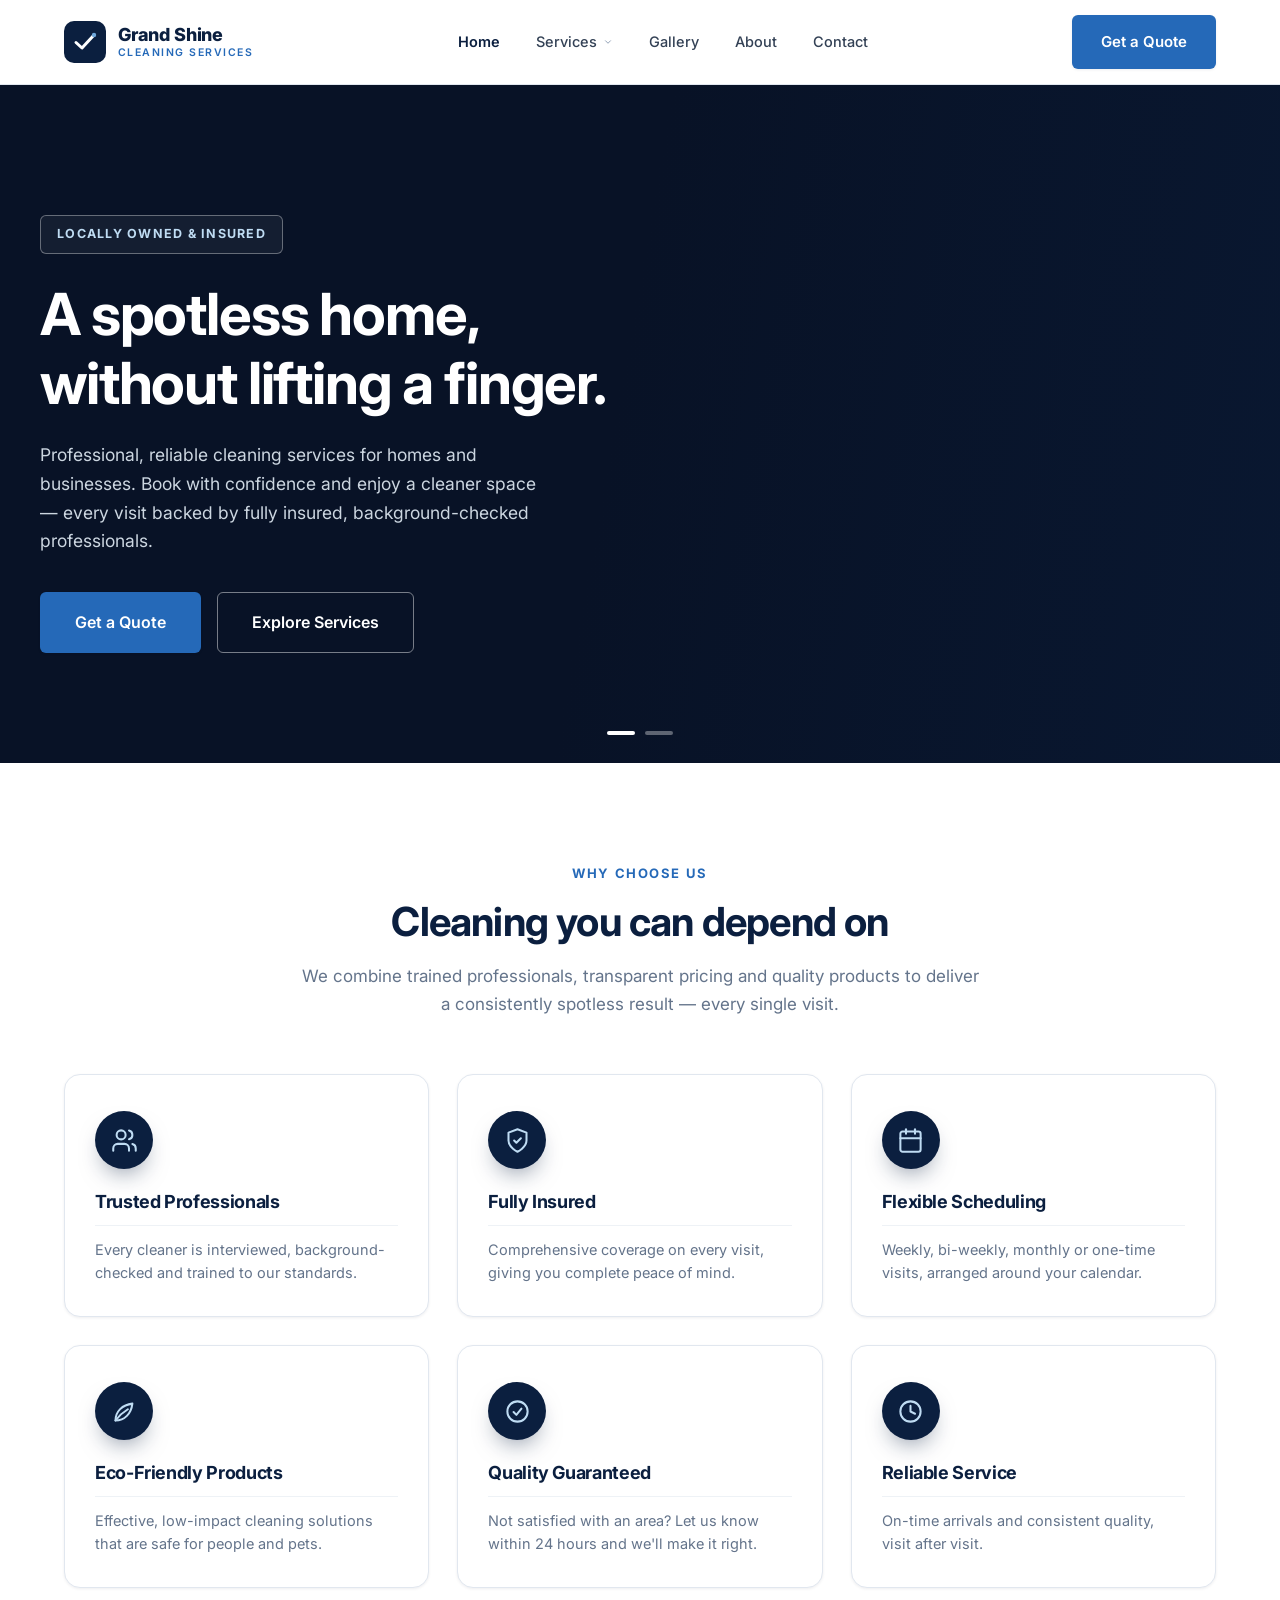
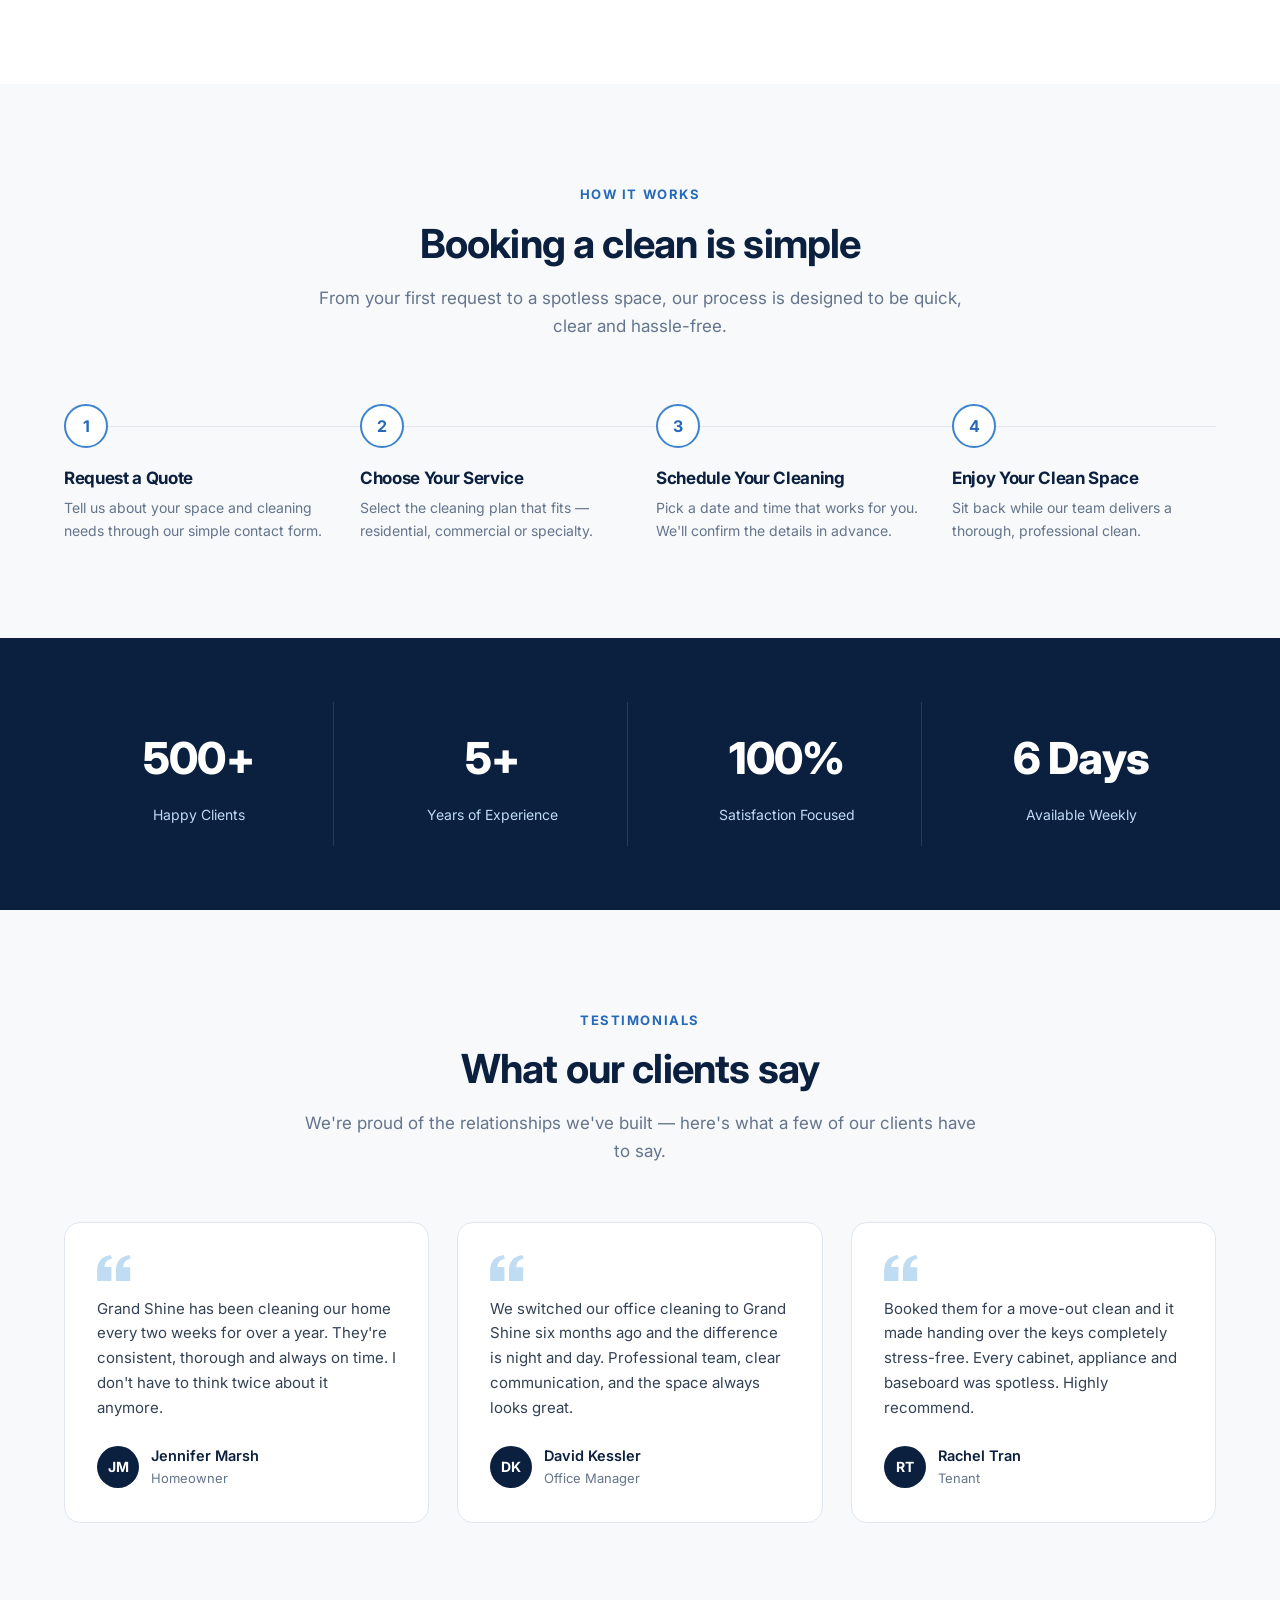
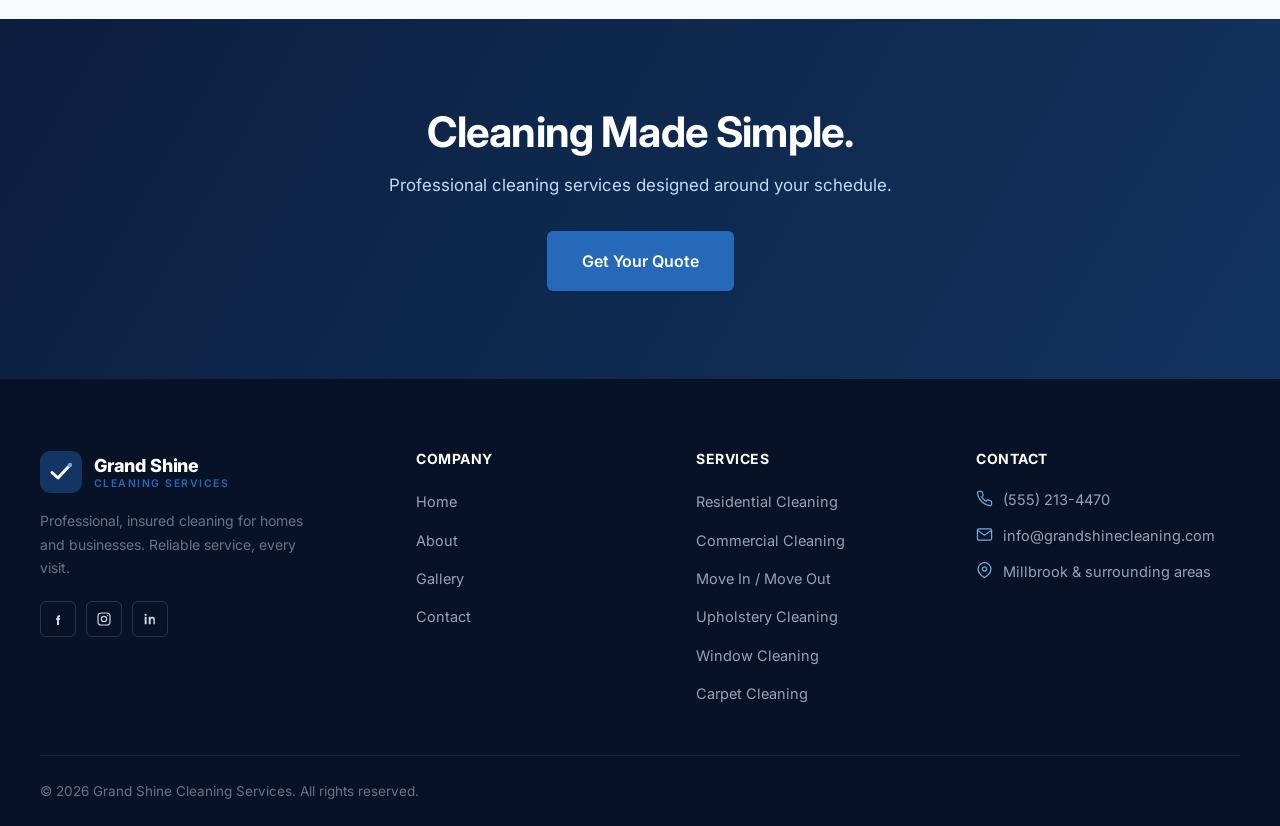
==== index.html @ 659964ab "Initial commit: Grand Shine Cleaning static website" ====
<!DOCTYPE html>
<html lang="en">
<head>
<meta charset="UTF-8">
<meta name="viewport" content="width=device-width, initial-scale=1.0">
<script>document.documentElement.classList.add('js');</script>
<title>Grand Shine Cleaning | Professional Home &amp; Office Cleaning</title>
<meta name="description" content="Grand Shine Cleaning provides professional, insured residential and commercial cleaning services. Reliable, detail-driven and eco-conscious. Get a free quote today.">
<link rel="icon" href="data:image/svg+xml,%3Csvg xmlns='http://www.w3.org/2000/svg' viewBox='0 0 42 42'%3E%3Crect width='42' height='42' rx='10' fill='%230b1f3f'/%3E%3Cpath d='M12 21.5L18 27L30 14' stroke='white' stroke-width='3' stroke-linecap='round' stroke-linejoin='round' fill='none'/%3E%3Ccircle cx='30' cy='14' r='2.2' fill='%236fa8dc'/%3E%3C/svg%3E">
<link rel="preconnect" href="https://fonts.googleapis.com">
<link rel="preconnect" href="https://fonts.gstatic.com" crossorigin>
<link href="https://fonts.googleapis.com/css2?family=Inter:wght@400;500;600;700;800&display=swap" rel="stylesheet">
<link rel="stylesheet" href="css/style.css">
</head>
<body>

<!-- ============ HEADER ============ -->
<header class="site-header">
  <div class="container header-inner">
    <a href="index.html" class="brand">
      <svg class="brand-mark" viewBox="0 0 42 42" fill="none">
        <rect width="42" height="42" rx="10" fill="#0b1f3f"/>
        <path d="M12 21.5L18 27L30 14" stroke="#ffffff" stroke-width="3" stroke-linecap="round" stroke-linejoin="round"/>
        <circle cx="30" cy="14" r="2.2" fill="#6fa8dc"/>
      </svg>
      <span class="brand-text">
        <span class="brand-name">Grand Shine</span>
        <span class="brand-sub">Cleaning Services</span>
      </span>
    </a>

    <nav class="main-nav" id="main-nav">
      <ul>
        <li class="nav-item"><a href="index.html" class="nav-link active">Home</a></li>
        <li class="nav-item has-dropdown">
          <a href="services.html" class="nav-link dropdown-toggle">
            Services
            <svg class="nav-chevron" viewBox="0 0 24 24" fill="none" stroke="currentColor" stroke-width="2.4" stroke-linecap="round" stroke-linejoin="round"><polyline points="6 9 12 15 18 9"></polyline></svg>
          </a>
          <ul class="dropdown">
            <li><a href="services.html#move-in-move-out">Move In / Move Out Cleaning</a></li>
            <li><a href="services.html#residential-cleaning">Residential Cleaning</a></li>
            <li><a href="services.html#commercial-cleaning">Commercial Cleaning</a></li>
            <li><a href="services.html#upholstery-cleaning">Upholstery Cleaning</a></li>
            <li><a href="services.html#window-cleaning">Window Cleaning</a></li>
            <li><a href="services.html#carpet-cleaning">Carpet Cleaning</a></li>
          </ul>
        </li>
        <li class="nav-item"><a href="gallery.html" class="nav-link">Gallery</a></li>
        <li class="nav-item"><a href="about.html" class="nav-link">About</a></li>
        <li class="nav-item"><a href="contact.html" class="nav-link">Contact</a></li>
      </ul>
    </nav>

    <div class="header-actions">
      <a href="contact.html" class="btn btn-primary">Get a Quote</a>
      <button class="hamburger" id="hamburger" aria-label="Toggle menu" aria-expanded="false">
        <span></span>
      </button>
    </div>
  </div>
</header>

<!-- ============ HERO ============ -->
<section class="hero">
  <div class="hero-video-bg" id="hero-video-bg">
    <video class="hero-video active" src="videos/hero-1.mp4" muted playsinline autoplay preload="auto"></video>
    <video class="hero-video" src="videos/hero-2.mp4" muted playsinline preload="metadata"></video>
  </div>
  <div class="hero-overlay"></div>
  <div class="container hero-inner">
    <div class="hero-copy">
      <span class="hero-badge">Locally Owned &amp; Insured</span>
      <h1 class="hero-title">A spotless home, without lifting a finger.</h1>
      <p class="hero-text">Professional, reliable cleaning services for homes and businesses. Book with confidence and enjoy a cleaner space — every visit backed by fully insured, background-checked professionals.</p>
      <div class="hero-actions">
        <a href="contact.html" class="btn btn-primary btn-lg">Get a Quote</a>
        <a href="services.html" class="btn btn-outline-light btn-lg">Explore Services</a>
      </div>
    </div>
  </div>
  <div class="hero-video-dots" id="hero-video-dots">
    <button class="hero-dot active" data-index="0" aria-label="Show video 1"></button>
    <button class="hero-dot" data-index="1" aria-label="Show video 2"></button>
  </div>
</section>

<!-- ============ WHY CHOOSE US ============ -->
<section class="section">
  <div class="container">
    <div class="section-head center reveal">
      <span class="eyebrow">Why Choose Us</span>
      <h2>Cleaning you can depend on</h2>
      <p>We combine trained professionals, transparent pricing and quality products to deliver a consistently spotless result — every single visit.</p>
    </div>
    <div class="feature-grid">
      <div class="feature-card reveal">
        <div class="feature-icon">
          <svg viewBox="0 0 24 24" fill="none" stroke="currentColor" stroke-width="1.8" stroke-linecap="round" stroke-linejoin="round"><path d="M16 21v-2a4 4 0 0 0-4-4H6a4 4 0 0 0-4 4v2"></path><circle cx="9" cy="7" r="4"></circle><path d="M22 21v-2a4 4 0 0 0-3-3.87"></path><path d="M16 3.13a4 4 0 0 1 0 7.75"></path></svg>
        </div>
        <h3>Trusted Professionals</h3>
        <p>Every cleaner is interviewed, background-checked and trained to our standards.</p>
      </div>
      <div class="feature-card reveal">
        <div class="feature-icon">
          <svg viewBox="0 0 24 24" fill="none" stroke="currentColor" stroke-width="1.8" stroke-linecap="round" stroke-linejoin="round"><path d="M12 22s8-4 8-10V5l-8-3-8 3v7c0 6 8 10 8 10z"></path><polyline points="9 12 11 14 15 10"></polyline></svg>
        </div>
        <h3>Fully Insured</h3>
        <p>Comprehensive coverage on every visit, giving you complete peace of mind.</p>
      </div>
      <div class="feature-card reveal">
        <div class="feature-icon">
          <svg viewBox="0 0 24 24" fill="none" stroke="currentColor" stroke-width="1.8" stroke-linecap="round" stroke-linejoin="round"><rect x="3" y="4" width="18" height="18" rx="2"></rect><line x1="16" y1="2" x2="16" y2="6"></line><line x1="8" y1="2" x2="8" y2="6"></line><line x1="3" y1="10" x2="21" y2="10"></line></svg>
        </div>
        <h3>Flexible Scheduling</h3>
        <p>Weekly, bi-weekly, monthly or one-time visits, arranged around your calendar.</p>
      </div>
      <div class="feature-card reveal">
        <div class="feature-icon">
          <svg viewBox="0 0 24 24" fill="none" stroke="currentColor" stroke-width="1.8" stroke-linecap="round" stroke-linejoin="round"><path d="M4 20c8 0 14-6 15-15C10 6 4 12 4 20z"></path><path d="M4 20c3-4 6-7 11-10"></path></svg>
        </div>
        <h3>Eco-Friendly Products</h3>
        <p>Effective, low-impact cleaning solutions that are safe for people and pets.</p>
      </div>
      <div class="feature-card reveal">
        <div class="feature-icon">
          <svg viewBox="0 0 24 24" fill="none" stroke="currentColor" stroke-width="1.8" stroke-linecap="round" stroke-linejoin="round"><circle cx="12" cy="12" r="9"></circle><polyline points="8.5 12.5 11 15 15.5 9.5"></polyline></svg>
        </div>
        <h3>Quality Guaranteed</h3>
        <p>Not satisfied with an area? Let us know within 24 hours and we'll make it right.</p>
      </div>
      <div class="feature-card reveal">
        <div class="feature-icon">
          <svg viewBox="0 0 24 24" fill="none" stroke="currentColor" stroke-width="1.8" stroke-linecap="round" stroke-linejoin="round"><circle cx="12" cy="12" r="9"></circle><polyline points="12 7 12 12 16 14"></polyline></svg>
        </div>
        <h3>Reliable Service</h3>
        <p>On-time arrivals and consistent quality, visit after visit.</p>
      </div>
    </div>
  </div>
</section>

<!-- ============ HOW IT WORKS ============ -->
<section class="section bg-gray">
  <div class="container">
    <div class="section-head center reveal">
      <span class="eyebrow">How It Works</span>
      <h2>Booking a clean is simple</h2>
      <p>From your first request to a spotless space, our process is designed to be quick, clear and hassle-free.</p>
    </div>
    <div class="steps-grid">
      <div class="step reveal">
        <div class="step-number">1</div>
        <h3>Request a Quote</h3>
        <p>Tell us about your space and cleaning needs through our simple contact form.</p>
      </div>
      <div class="step reveal">
        <div class="step-number">2</div>
        <h3>Choose Your Service</h3>
        <p>Select the cleaning plan that fits — residential, commercial or specialty.</p>
      </div>
      <div class="step reveal">
        <div class="step-number">3</div>
        <h3>Schedule Your Cleaning</h3>
        <p>Pick a date and time that works for you. We'll confirm the details in advance.</p>
      </div>
      <div class="step reveal">
        <div class="step-number">4</div>
        <h3>Enjoy Your Clean Space</h3>
        <p>Sit back while our team delivers a thorough, professional clean.</p>
      </div>
    </div>
  </div>
</section>

<!-- ============ TRUST STATS ============ -->
<section class="section-tight bg-navy">
  <div class="container">
    <div class="stats-grid">
      <div class="stat-item reveal">
        <div class="stat-number">500+</div>
        <div class="stat-label">Happy Clients</div>
      </div>
      <div class="stat-item reveal">
        <div class="stat-number">5+</div>
        <div class="stat-label">Years of Experience</div>
      </div>
      <div class="stat-item reveal">
        <div class="stat-number">100%</div>
        <div class="stat-label">Satisfaction Focused</div>
      </div>
      <div class="stat-item reveal">
        <div class="stat-number">6 Days</div>
        <div class="stat-label">Available Weekly</div>
      </div>
    </div>
  </div>
</section>

<!-- ============ TESTIMONIALS ============ -->
<section class="section bg-gray">
  <div class="container">
    <div class="section-head center reveal">
      <span class="eyebrow">Testimonials</span>
      <h2>What our clients say</h2>
      <p>We're proud of the relationships we've built — here's what a few of our clients have to say.</p>
    </div>
    <div class="testimonial-grid">
      <div class="testimonial-card reveal">
        <div class="testimonial-quote-mark"><svg viewBox="0 0 44 34" fill="currentColor"><path d="M0 34V19.5C0 8.73 6.4 1.6 17.4 0l2.1 4.6C12.9 6.2 9.6 10 9.6 15.6h9V34H0zm24.6 0V19.5c0-10.77 6.4-17.9 17.4-19.5l2 4.6c-6.5 1.6-9.8 5.4-9.8 11v.5h9V34h-18.6z"></path></svg></div>
        <p class="testimonial-text">Grand Shine has been cleaning our home every two weeks for over a year. They're consistent, thorough and always on time. I don't have to think twice about it anymore.</p>
        <div class="testimonial-person">
          <div class="testimonial-avatar">JM</div>
          <div>
            <div class="testimonial-name">Jennifer Marsh</div>
            <div class="testimonial-role">Homeowner</div>
          </div>
        </div>
      </div>
      <div class="testimonial-card reveal">
        <div class="testimonial-quote-mark"><svg viewBox="0 0 44 34" fill="currentColor"><path d="M0 34V19.5C0 8.73 6.4 1.6 17.4 0l2.1 4.6C12.9 6.2 9.6 10 9.6 15.6h9V34H0zm24.6 0V19.5c0-10.77 6.4-17.9 17.4-19.5l2 4.6c-6.5 1.6-9.8 5.4-9.8 11v.5h9V34h-18.6z"></path></svg></div>
        <p class="testimonial-text">We switched our office cleaning to Grand Shine six months ago and the difference is night and day. Professional team, clear communication, and the space always looks great.</p>
        <div class="testimonial-person">
          <div class="testimonial-avatar">DK</div>
          <div>
            <div class="testimonial-name">David Kessler</div>
            <div class="testimonial-role">Office Manager</div>
          </div>
        </div>
      </div>
      <div class="testimonial-card reveal">
        <div class="testimonial-quote-mark"><svg viewBox="0 0 44 34" fill="currentColor"><path d="M0 34V19.5C0 8.73 6.4 1.6 17.4 0l2.1 4.6C12.9 6.2 9.6 10 9.6 15.6h9V34H0zm24.6 0V19.5c0-10.77 6.4-17.9 17.4-19.5l2 4.6c-6.5 1.6-9.8 5.4-9.8 11v.5h9V34h-18.6z"></path></svg></div>
        <p class="testimonial-text">Booked them for a move-out clean and it made handing over the keys completely stress-free. Every cabinet, appliance and baseboard was spotless. Highly recommend.</p>
        <div class="testimonial-person">
          <div class="testimonial-avatar">RT</div>
          <div>
            <div class="testimonial-name">Rachel Tran</div>
            <div class="testimonial-role">Tenant</div>
          </div>
        </div>
      </div>
    </div>
  </div>
</section>

<!-- ============ FINAL CTA ============ -->
<section class="final-cta">
  <div class="container">
    <h2 class="reveal">Cleaning Made Simple.</h2>
    <p class="reveal">Professional cleaning services designed around your schedule.</p>
    <div class="reveal">
      <a href="contact.html" class="btn btn-primary btn-lg">Get Your Quote</a>
    </div>
  </div>
</section>

<!-- ============ FOOTER ============ -->
<footer class="site-footer">
  <div class="container footer-top">
    <div class="footer-brand">
      <a href="index.html" class="brand">
        <svg class="brand-mark" viewBox="0 0 42 42" fill="none">
          <rect width="42" height="42" rx="10" fill="#123563"/>
          <path d="M12 21.5L18 27L30 14" stroke="#ffffff" stroke-width="3" stroke-linecap="round" stroke-linejoin="round"/>
          <circle cx="30" cy="14" r="2.2" fill="#6fa8dc"/>
        </svg>
        <span class="brand-text">
          <span class="brand-name">Grand Shine</span>
          <span class="brand-sub">Cleaning Services</span>
        </span>
      </a>
      <p>Professional, insured cleaning for homes and businesses. Reliable service, every visit.</p>
      <div class="footer-social">
        <a href="#" aria-label="Facebook"><svg viewBox="0 0 24 24" fill="currentColor"><path d="M13.5 9H15V6.5h-1.75C11.57 6.5 10.5 7.6 10.5 9.4V11H9v2.5h1.5V21h3v-7.5H15l.5-2.5h-2V9.6c0-.4.2-.6.6-.6z"></path></svg></a>
        <a href="#" aria-label="Instagram"><svg viewBox="0 0 24 24" fill="none" stroke="currentColor" stroke-width="1.8"><rect x="3" y="3" width="18" height="18" rx="5"></rect><circle cx="12" cy="12" r="4"></circle><circle cx="17.5" cy="6.5" r="1" fill="currentColor" stroke="none"></circle></svg></a>
        <a href="#" aria-label="LinkedIn"><svg viewBox="0 0 24 24" fill="currentColor"><path d="M6.94 8.5H4V20h2.94V8.5zM5.47 4a1.7 1.7 0 1 0 0 3.4 1.7 1.7 0 0 0 0-3.4zM20 20h-2.94v-5.6c0-1.34-.03-3.07-1.87-3.07-1.87 0-2.16 1.46-2.16 2.97V20H10.1V8.5h2.82v1.57h.04c.39-.74 1.35-1.52 2.78-1.52 2.97 0 3.52 1.96 3.52 4.5V20z"></path></svg></a>
      </div>
    </div>
    <div class="footer-col">
      <h4>Company</h4>
      <ul>
        <li><a href="index.html">Home</a></li>
        <li><a href="about.html">About</a></li>
        <li><a href="gallery.html">Gallery</a></li>
        <li><a href="contact.html">Contact</a></li>
      </ul>
    </div>
    <div class="footer-col">
      <h4>Services</h4>
      <ul>
        <li><a href="services.html#residential-cleaning">Residential Cleaning</a></li>
        <li><a href="services.html#commercial-cleaning">Commercial Cleaning</a></li>
        <li><a href="services.html#move-in-move-out">Move In / Move Out</a></li>
        <li><a href="services.html#upholstery-cleaning">Upholstery Cleaning</a></li>
        <li><a href="services.html#window-cleaning">Window Cleaning</a></li>
        <li><a href="services.html#carpet-cleaning">Carpet Cleaning</a></li>
      </ul>
    </div>
    <div class="footer-col">
      <h4>Contact</h4>
      <ul>
        <li class="footer-contact-item">
          <svg viewBox="0 0 24 24" fill="none" stroke="currentColor" stroke-width="1.8" stroke-linecap="round" stroke-linejoin="round"><path d="M22 16.92v3a2 2 0 0 1-2.18 2 19.79 19.79 0 0 1-8.63-3.07 19.5 19.5 0 0 1-6-6 19.79 19.79 0 0 1-3.07-8.67A2 2 0 0 1 4.11 2h3a2 2 0 0 1 2 1.72c.127.96.361 1.903.7 2.81a2 2 0 0 1-.45 2.11L8.09 9.91a16 16 0 0 0 6 6l1.27-1.27a2 2 0 0 1 2.11-.45c.907.339 1.85.573 2.81.7A2 2 0 0 1 22 16.92z"></path></svg>
          <span>(555) 213-4470</span>
        </li>
        <li class="footer-contact-item">
          <svg viewBox="0 0 24 24" fill="none" stroke="currentColor" stroke-width="1.8" stroke-linecap="round" stroke-linejoin="round"><rect x="2" y="4" width="20" height="16" rx="2"></rect><path d="M22 6l-10 7L2 6"></path></svg>
          <span>info@grandshinecleaning.com</span>
        </li>
        <li class="footer-contact-item">
          <svg viewBox="0 0 24 24" fill="none" stroke="currentColor" stroke-width="1.8" stroke-linecap="round" stroke-linejoin="round"><path d="M21 10c0 7-9 12-9 12s-9-5-9-12a9 9 0 0 1 18 0z"></path><circle cx="12" cy="10" r="3"></circle></svg>
          <span>Millbrook &amp; surrounding areas</span>
        </li>
      </ul>
    </div>
  </div>
  <div class="container footer-bottom">
    <span>&copy; <span id="current-year">2026</span> Grand Shine Cleaning Services. All rights reserved.</span>
  </div>
</footer>

<script src="js/script.js"></script>
</body>
</html>
---- css/style.css ----
/* =========================================================
   Grand Shine Cleaning — Design System
   ========================================================= */

:root {
  /* Color palette */
  --navy-950: #081226;
  --navy-900: #0b1f3f;
  --navy-800: #12335f;
  --navy-700: #1a4380;

  --blue-700: #1c5aa6;
  --blue-600: #2569b8;
  --blue-500: #3d84cf;
  --blue-400: #6fa8dc;
  --blue-200: #bfdcf3;
  --blue-100: #e7f1fa;

  --white: #ffffff;
  --gray-50: #f7f9fb;
  --gray-100: #eef2f6;
  --gray-200: #e1e7ef;
  --gray-300: #cbd5e1;
  --gray-400: #94a3b8;
  --gray-500: #64748b;
  --gray-600: #475569;
  --gray-700: #334155;
  --gray-900: #101828;

  /* Typography */
  --font-body: 'Inter', -apple-system, BlinkMacSystemFont, 'Segoe UI', sans-serif;

  /* Radius */
  --radius-sm: 6px;
  --radius-md: 10px;
  --radius-lg: 16px;

  /* Shadows */
  --shadow-sm: 0 1px 3px rgba(8, 18, 38, 0.07);
  --shadow-md: 0 10px 30px -8px rgba(8, 18, 38, 0.14);
  --shadow-lg: 0 24px 60px -16px rgba(8, 18, 38, 0.22);

  /* Layout */
  --container-w: 1200px;
  --header-h: 84px;
}

/* ---------- Reset ---------- */
*, *::before, *::after { box-sizing: border-box; }
html { scroll-behavior: smooth; }
html, body { overflow-x: hidden; }
body {
  margin: 0;
  font-family: var(--font-body);
  color: var(--gray-700);
  background: var(--white);
  -webkit-font-smoothing: antialiased;
  line-height: 1.65;
}
img { max-width: 100%; display: block; }
a { color: inherit; text-decoration: none; }
ul { margin: 0; padding: 0; list-style: none; }
button { font-family: inherit; cursor: pointer; }
h1, h2, h3, h4, h5 {
  margin: 0;
  color: var(--navy-900);
  font-weight: 700;
  letter-spacing: -0.02em;
  line-height: 1.2;
}
p { margin: 0; }
svg { display: block; }

/* ---------- Layout helpers ---------- */
.container {
  width: 100%;
  max-width: var(--container-w);
  margin-inline: auto;
  padding-inline: 24px;
}
.section { padding: 96px 0; }
.section-tight { padding: 64px 0; }
@media (max-width: 900px) {
  .section { padding: 72px 0; }
  .section-tight { padding: 48px 0; }
}

.section-head { max-width: 680px; margin-bottom: 56px; }
.section-head.center { margin-inline: auto; text-align: center; }
.eyebrow {
  display: inline-block;
  font-size: 13px;
  font-weight: 700;
  letter-spacing: 0.12em;
  text-transform: uppercase;
  color: var(--blue-600);
  margin-bottom: 14px;
}
.section-head h2 { font-size: clamp(28px, 3.4vw, 40px); margin-bottom: 16px; }
.section-head p { font-size: 17px; color: var(--gray-500); }

.bg-gray { background: var(--gray-50); }
.bg-navy { background: var(--navy-900); color: var(--blue-100); }
.bg-navy h2, .bg-navy h3 { color: var(--white); }

/* ---------- Buttons ---------- */
.btn {
  display: inline-flex;
  align-items: center;
  justify-content: center;
  gap: 8px;
  padding: 14px 28px;
  font-size: 15px;
  font-weight: 600;
  border-radius: var(--radius-sm);
  border: 1px solid transparent;
  transition: background 0.2s ease, color 0.2s ease, border-color 0.2s ease, transform 0.15s ease, box-shadow 0.2s ease;
  white-space: nowrap;
}
.btn-primary {
  background: var(--blue-600);
  color: var(--white);
  box-shadow: var(--shadow-sm);
}
.btn-primary:hover { background: var(--blue-700); box-shadow: var(--shadow-md); }

.btn-outline-light {
  background: transparent;
  border-color: rgba(255, 255, 255, 0.45);
  color: var(--white);
}
.btn-outline-light:hover { background: rgba(255, 255, 255, 0.1); border-color: var(--white); }

.btn-outline-navy {
  background: transparent;
  border-color: var(--gray-300);
  color: var(--navy-900);
}
.btn-outline-navy:hover { border-color: var(--blue-500); color: var(--blue-600); }

.btn-white {
  background: var(--white);
  color: var(--navy-900);
}
.btn-white:hover { background: var(--blue-100); }

.btn-lg { padding: 16px 34px; font-size: 16px; }
.btn-block { width: 100%; }

/* ---------- Header ---------- */
.site-header {
  position: sticky;
  top: 0;
  z-index: 1000;
  background: var(--white);
  border-bottom: 1px solid var(--gray-200);
}
.header-inner {
  height: var(--header-h);
  display: flex;
  align-items: center;
  justify-content: space-between;
  gap: 24px;
}

/* Brand */
.brand { display: flex; align-items: center; gap: 12px; flex-shrink: 0; }
.brand-mark { width: 42px; height: 42px; flex-shrink: 0; }
.brand-text { display: flex; flex-direction: column; line-height: 1.1; }
.brand-name { font-weight: 800; font-size: 18px; color: var(--navy-900); letter-spacing: -0.01em; }
.brand-sub { font-size: 10.5px; font-weight: 600; letter-spacing: 0.14em; color: var(--blue-600); text-transform: uppercase; margin-top: 2px; }

/* Nav */
.main-nav { flex: 1; display: flex; justify-content: center; }
.main-nav > ul { display: flex; align-items: center; gap: 4px; }
.main-nav > ul > li { position: relative; }
.nav-link {
  display: flex;
  align-items: center;
  gap: 6px;
  padding: 10px 16px;
  font-size: 14.5px;
  font-weight: 500;
  color: var(--gray-700);
  border-radius: var(--radius-sm);
  transition: color 0.2s ease, background 0.2s ease;
}
.nav-link:hover { color: var(--navy-900); background: var(--gray-100); }
.nav-link.active { color: var(--navy-900); font-weight: 600; }
.nav-item.active > .nav-link { color: var(--blue-600); }

.nav-chevron { width: 10px; height: 10px; transition: transform 0.2s ease; color: var(--gray-400); }
.has-dropdown:hover .nav-chevron { transform: rotate(180deg); }

/* Dropdown */
.dropdown {
  position: absolute;
  top: calc(100% + 10px);
  left: 50%;
  transform: translateX(-50%) translateY(6px);
  min-width: 260px;
  background: var(--white);
  border: 1px solid var(--gray-200);
  border-radius: var(--radius-md);
  box-shadow: var(--shadow-lg);
  padding: 8px;
  opacity: 0;
  visibility: hidden;
  transition: opacity 0.18s ease, transform 0.18s ease, visibility 0.18s ease;
}
.has-dropdown:hover .dropdown,
.has-dropdown:focus-within .dropdown {
  opacity: 1;
  visibility: visible;
  transform: translateX(-50%) translateY(0);
}
.dropdown li a {
  display: block;
  padding: 10px 14px;
  font-size: 14px;
  font-weight: 500;
  color: var(--gray-700);
  border-radius: var(--radius-sm);
  transition: background 0.15s ease, color 0.15s ease;
}
.dropdown li a:hover { background: var(--blue-100); color: var(--blue-700); }

/* Header actions */
.header-actions { display: flex; align-items: center; gap: 12px; flex-shrink: 0; }
.hamburger {
  display: none;
  width: 42px; height: 42px;
  align-items: center; justify-content: center;
  background: transparent; border: 1px solid var(--gray-200); border-radius: var(--radius-sm);
}
.hamburger span, .hamburger span::before, .hamburger span::after {
  content: ""; display: block; width: 18px; height: 2px; background: var(--navy-900);
  position: relative; transition: transform 0.2s ease, opacity 0.2s ease;
}
.hamburger span::before { position: absolute; top: -6px; }
.hamburger span::after { position: absolute; top: 6px; }
.hamburger.open span { background: transparent; }
.hamburger.open span::before { top: 0; transform: rotate(45deg); background: var(--navy-900); }
.hamburger.open span::after { top: 0; transform: rotate(-45deg); background: var(--navy-900); }

/* Mobile nav */
@media (max-width: 960px) {
  .main-nav {
    position: fixed;
    inset: var(--header-h) 0 0 0;
    background: var(--white);
    flex-direction: column;
    justify-content: flex-start;
    transform: translateX(100%);
    transition: transform 0.28s ease;
    overflow-y: auto;
    overflow-x: hidden;
    padding: 12px 0 32px;
  }
  .main-nav.open { transform: translateX(0); }
  .main-nav > ul { flex-direction: column; align-items: stretch; width: 100%; gap: 0; padding: 8px 20px; }
  .main-nav > ul > li { width: 100%; }
  .nav-link { padding: 16px 8px; font-size: 16px; border-bottom: 1px solid var(--gray-100); border-radius: 0; }
  .dropdown {
    position: static; transform: none; opacity: 1; visibility: visible;
    display: none; box-shadow: none; border: none; padding: 0 0 8px 16px; min-width: 0;
  }
  .has-dropdown.mobile-open .dropdown { display: block; }
  .has-dropdown.mobile-open .nav-chevron { transform: rotate(180deg); }
  /* Override the desktop hover/focus transform, which is more specific
     than the mobile reset above and otherwise shifts the dropdown off-
     screen when a tapped/focused link matches :focus-within. */
  .has-dropdown:hover .dropdown,
  .has-dropdown:focus-within .dropdown { transform: none; }
  .dropdown li a { padding: 12px 14px; font-size: 15px; }
  .header-actions .btn-primary { padding: 10px 18px; font-size: 14px; }
  .hamburger { display: inline-flex; }
}

/* ---------- Hero ---------- */
.hero {
  position: relative;
  color: var(--white);
  overflow: hidden;
}
.hero-video-bg {
  position: absolute; inset: 0;
  overflow: hidden;
  background: var(--navy-950);
  touch-action: pan-y;
}
.hero-video {
  position: absolute; inset: 0;
  width: 100%; height: 100%;
  object-fit: cover;
  opacity: 0;
  transition: opacity 0.7s ease;
}
.hero-video.active { opacity: 1; }
.hero-video-dots {
  position: absolute;
  left: 50%;
  bottom: 28px;
  transform: translateX(-50%);
  z-index: 3;
  display: flex;
  gap: 10px;
}
.hero-dot {
  width: 28px; height: 4px;
  border-radius: 2px;
  background: rgba(255, 255, 255, 0.35);
  border: none;
  padding: 0;
  transition: background 0.2s ease;
}
.hero-dot.active { background: var(--white); }
.hero-overlay {
  position: absolute; inset: 0;
  background: linear-gradient(100deg, rgba(8, 18, 38, 0.92) 8%, rgba(8, 18, 38, 0.72) 48%, rgba(11, 31, 63, 0.42) 100%);
}
.hero-inner {
  position: relative;
  display: grid;
  grid-template-columns: 1fr;
  align-items: center;
  padding: 130px 0 110px;
  min-height: 620px;
}
.hero-copy { max-width: 640px; }
.hero-badge {
  display: inline-flex;
  align-items: center;
  gap: 8px;
  padding: 8px 16px;
  border: 1px solid rgba(255, 255, 255, 0.35);
  border-radius: var(--radius-sm);
  font-size: 12.5px;
  font-weight: 700;
  letter-spacing: 0.1em;
  text-transform: uppercase;
  color: var(--blue-200);
  margin-bottom: 26px;
  background: rgba(255, 255, 255, 0.05);
}
.hero-title {
  font-size: clamp(34px, 4.6vw, 58px);
  color: var(--white);
  margin-bottom: 22px;
  max-width: 15ch;
}
.hero-text {
  font-size: 17.5px;
  color: rgba(231, 241, 250, 0.88);
  max-width: 46ch;
  margin-bottom: 36px;
}
.hero-actions { display: flex; gap: 16px; flex-wrap: wrap; }

@media (max-width: 900px) {
  .hero-inner { padding: 64px 0 56px; min-height: 0; }
}

/* ---------- Why choose us ---------- */
.feature-grid {
  display: grid;
  grid-template-columns: repeat(3, 1fr);
  gap: 28px;
}
.feature-card {
  position: relative;
  overflow: hidden;
  padding: 36px 30px 32px;
  background: var(--white);
  border: 1px solid var(--gray-200);
  border-radius: var(--radius-lg);
  box-shadow: var(--shadow-sm);
  transition: box-shadow 0.22s ease, border-color 0.22s ease, transform 0.22s ease;
}
.feature-card::before {
  content: "";
  position: absolute;
  top: 0; left: 0; right: 0;
  height: 3px;
  background: linear-gradient(90deg, var(--blue-600), var(--blue-400));
  transform: scaleX(0);
  transform-origin: left;
  transition: transform 0.3s ease;
}
.feature-card:hover { box-shadow: var(--shadow-md); border-color: var(--blue-400); transform: translateY(-4px); }
.feature-card:hover::before { transform: scaleX(1); }
.feature-icon {
  width: 58px; height: 58px;
  border-radius: 50%;
  background: var(--navy-900);
  color: var(--blue-200);
  display: flex; align-items: center; justify-content: center;
  margin-bottom: 22px;
  box-shadow: 0 12px 24px -10px rgba(11, 31, 63, 0.55);
  transition: background 0.22s ease, color 0.22s ease, box-shadow 0.22s ease, transform 0.22s ease;
}
.feature-card:hover .feature-icon {
  background: var(--blue-600);
  color: var(--white);
  box-shadow: 0 14px 26px -8px rgba(37, 105, 184, 0.5);
  transform: translateY(-2px);
}
.feature-icon svg { width: 27px; height: 27px; }
.feature-card h3 {
  font-size: 18px;
  margin-bottom: 12px;
  padding-bottom: 12px;
  border-bottom: 1px solid var(--gray-100);
}
.feature-card p { font-size: 14.5px; color: var(--gray-500); line-height: 1.6; }

@media (max-width: 900px) { .feature-grid { grid-template-columns: repeat(2, 1fr); } }
@media (max-width: 600px) { .feature-grid { grid-template-columns: 1fr; } }

/* ---------- How it works ---------- */
.steps-grid {
  display: grid;
  grid-template-columns: repeat(4, 1fr);
  gap: 32px;
  position: relative;
}
.step {
  position: relative;
  padding-top: 8px;
}
.step-number {
  width: 44px; height: 44px;
  border-radius: 50%;
  border: 2px solid var(--blue-500);
  color: var(--blue-600);
  display: flex; align-items: center; justify-content: center;
  font-weight: 700; font-size: 16px;
  margin-bottom: 20px;
  background: var(--white);
  position: relative; z-index: 1;
}
.step h3 { font-size: 17px; margin-bottom: 8px; }
.step p { font-size: 14px; color: var(--gray-500); }
.steps-grid::before {
  content: "";
  position: absolute;
  top: 30px; left: 0; right: 0;
  height: 1px;
  background: var(--gray-200);
  z-index: 0;
}
@media (max-width: 900px) {
  .steps-grid { grid-template-columns: repeat(2, 1fr); row-gap: 40px; }
  .steps-grid::before { display: none; }
}
@media (max-width: 560px) { .steps-grid { grid-template-columns: 1fr; } }

/* ---------- Service cards (shared: home preview + services page) ---------- */
.services-grid {
  display: grid;
  grid-template-columns: repeat(3, 1fr);
  gap: 28px;
}
.service-card {
  background: var(--white);
  border: 1px solid var(--gray-200);
  border-radius: var(--radius-lg);
  overflow: hidden;
  box-shadow: var(--shadow-sm);
  transition: box-shadow 0.22s ease, border-color 0.22s ease, transform 0.22s ease;
  display: flex; flex-direction: column;
}
.service-card:hover { box-shadow: var(--shadow-md); border-color: var(--blue-400); transform: translateY(-4px); }
.service-card-image { width: 100%; aspect-ratio: 16 / 10; overflow: hidden; background: var(--gray-100); }
.service-card-image img { width: 100%; height: 100%; object-fit: cover; display: block; transition: transform 0.4s ease; }
.service-card:hover .service-card-image img { transform: scale(1.06); }
.service-card-body { padding: 28px 32px 32px; display: flex; flex-direction: column; flex: 1; }
.service-card-top { display: flex; align-items: flex-start; justify-content: space-between; margin-bottom: 22px; }
.service-icon {
  width: 54px; height: 54px;
  border-radius: var(--radius-md);
  background: var(--navy-900);
  color: var(--blue-200);
  display: flex; align-items: center; justify-content: center;
  transition: background 0.22s ease, color 0.22s ease;
}
.service-icon svg { width: 26px; height: 26px; }
.service-card:hover .service-icon { background: var(--blue-600); color: var(--white); }
.badge {
  font-size: 11px;
  font-weight: 700;
  letter-spacing: 0.06em;
  text-transform: uppercase;
  color: var(--blue-700);
  background: var(--blue-100);
  padding: 6px 12px;
  border-radius: var(--radius-sm);
}
.service-card h3 { font-size: 19px; margin-bottom: 10px; }
.service-card > p { font-size: 14.5px; color: var(--gray-500); margin-bottom: 20px; }
.service-features { display: flex; flex-direction: column; gap: 10px; margin-bottom: 24px; flex: 1; }
.service-features li { display: flex; align-items: center; gap: 10px; font-size: 14px; color: var(--gray-600); }
.service-features svg { width: 16px; height: 16px; color: var(--blue-600); flex-shrink: 0; }
.service-link {
  display: inline-flex; align-items: center; gap: 6px;
  font-size: 14px; font-weight: 600; color: var(--blue-600);
  padding-top: 16px; border-top: 1px solid var(--gray-100);
}
.service-link svg { width: 14px; height: 14px; transition: transform 0.2s ease; }
.service-card:hover .service-link svg { transform: translateX(3px); }

@media (max-width: 960px) { .services-grid { grid-template-columns: repeat(2, 1fr); } }
@media (max-width: 620px) { .services-grid { grid-template-columns: 1fr; } }

.services-preview-foot { margin-top: 44px; text-align: center; }

/* ---------- Filters (services / gallery) ---------- */
.filter-bar {
  display: flex;
  gap: 8px;
  flex-wrap: wrap;
  justify-content: center;
  margin-bottom: 48px;
}
.filter-btn {
  padding: 10px 20px;
  font-size: 14px;
  font-weight: 600;
  color: var(--gray-600);
  background: var(--white);
  border: 1px solid var(--gray-200);
  border-radius: var(--radius-sm);
  transition: all 0.18s ease;
}
.filter-btn:hover { border-color: var(--blue-400); color: var(--blue-600); }
.filter-btn.active { background: var(--navy-900); border-color: var(--navy-900); color: var(--white); }

.service-item[hidden] { display: none; }

/* ---------- Stats ---------- */
.stats-grid {
  display: grid;
  grid-template-columns: repeat(4, 1fr);
  gap: 24px;
  text-align: center;
}
.stat-number { font-size: clamp(30px, 3.6vw, 44px); font-weight: 800; color: var(--white); letter-spacing: -0.02em; }
.stat-label { font-size: 14px; color: var(--blue-200); margin-top: 8px; }
.stat-item { padding: 20px; border-right: 1px solid rgba(255, 255, 255, 0.12); }
.stat-item:last-child { border-right: none; }
@media (max-width: 800px) {
  .stats-grid { grid-template-columns: repeat(2, 1fr); row-gap: 32px; }
  .stat-item { border-right: none; }
}

/* ---------- Testimonials ---------- */
.testimonial-grid {
  display: grid;
  grid-template-columns: repeat(3, 1fr);
  gap: 28px;
}
.testimonial-card {
  background: var(--white);
  border: 1px solid var(--gray-200);
  border-radius: var(--radius-lg);
  padding: 32px;
}
.testimonial-quote-mark { color: var(--blue-200); margin-bottom: 16px; }
.testimonial-quote-mark svg { width: 34px; height: 26px; }
.testimonial-text { font-size: 15px; color: var(--gray-700); margin-bottom: 24px; }
.testimonial-person { display: flex; align-items: center; gap: 12px; }
.testimonial-avatar {
  width: 42px; height: 42px; border-radius: 50%;
  background: var(--navy-900); color: var(--white);
  display: flex; align-items: center; justify-content: center;
  font-weight: 700; font-size: 14px; flex-shrink: 0;
}
.testimonial-name { font-weight: 600; font-size: 14.5px; color: var(--navy-900); }
.testimonial-role { font-size: 13px; color: var(--gray-500); }

@media (max-width: 900px) { .testimonial-grid { grid-template-columns: 1fr; } }

/* ---------- CTA sections ---------- */
.cta-section {
  background: var(--navy-900);
  color: var(--white);
  border-radius: var(--radius-lg);
  padding: 64px 56px;
  text-align: center;
  position: relative;
  overflow: hidden;
}
.cta-section h2 { color: var(--white); font-size: clamp(26px, 3.2vw, 36px); margin-bottom: 14px; }
.cta-section p { color: var(--blue-200); font-size: 16px; max-width: 52ch; margin: 0 auto 32px; }
.cta-actions { display: flex; gap: 16px; justify-content: center; flex-wrap: wrap; }
.cta-wrap { padding: 0 24px 96px; }
.cta-wrap.no-top-pad { padding-top: 0; }

@media (max-width: 600px) { .cta-section { padding: 48px 28px; } }

/* Final CTA (full width band) */
.final-cta {
  background: linear-gradient(120deg, var(--navy-900), var(--navy-800));
  color: var(--white);
  text-align: center;
  padding: 88px 0;
}
.final-cta h2 { color: var(--white); font-size: clamp(28px, 3.6vw, 42px); margin-bottom: 14px; }
.final-cta p { color: var(--blue-200); font-size: 17px; margin-bottom: 32px; }

/* ---------- Footer ---------- */
.site-footer { background: var(--navy-950); color: var(--gray-400); }
.footer-top { padding: 72px 0 48px; display: grid; grid-template-columns: 1.4fr 1fr 1fr 1.1fr; gap: 40px; }
.footer-brand .brand-name { color: var(--white); }
.footer-brand p { margin-top: 16px; font-size: 14px; color: var(--gray-500); max-width: 32ch; }
.footer-col h4 { color: var(--white); font-size: 14px; letter-spacing: 0.04em; text-transform: uppercase; margin-bottom: 20px; }
.footer-col ul { display: flex; flex-direction: column; gap: 12px; }
.footer-col a { font-size: 14.5px; color: var(--gray-400); transition: color 0.15s ease; }
.footer-col a:hover { color: var(--blue-300, var(--blue-200)); }
.footer-contact-item { display: flex; gap: 10px; align-items: flex-start; font-size: 14.5px; }
.footer-contact-item svg { width: 17px; height: 17px; color: var(--blue-400); flex-shrink: 0; margin-top: 2px; }
.footer-social { display: flex; gap: 10px; margin-top: 22px; }
.footer-social a {
  width: 36px; height: 36px;
  border: 1px solid rgba(255, 255, 255, 0.14);
  border-radius: var(--radius-sm);
  display: flex; align-items: center; justify-content: center;
  color: var(--gray-300);
  transition: background 0.18s ease, color 0.18s ease, border-color 0.18s ease;
}
.footer-social a:hover { background: var(--blue-600); border-color: var(--blue-600); color: var(--white); }
.footer-social svg { width: 16px; height: 16px; }
.footer-bottom {
  border-top: 1px solid rgba(255, 255, 255, 0.08);
  padding: 24px 0;
  display: flex; justify-content: space-between; align-items: center; flex-wrap: wrap; gap: 12px;
  font-size: 13.5px; color: var(--gray-500);
}
.footer-bottom-links { display: flex; gap: 20px; }

@media (max-width: 900px) {
  .footer-top { grid-template-columns: 1fr 1fr; }
}
@media (max-width: 560px) {
  .footer-top { grid-template-columns: 1fr; }
}

/* ---------- Page header (interior pages) ---------- */
.page-header {
  background: var(--navy-900);
  color: var(--white);
  padding: 64px 0 56px;
  text-align: center;
}
.page-header .eyebrow { color: var(--blue-300, var(--blue-200)); }
.page-header h1 { color: var(--white); font-size: clamp(30px, 4vw, 46px); margin-bottom: 14px; }
.page-header p { color: var(--blue-200); font-size: 16.5px; max-width: 60ch; margin: 0 auto; }

/* ---------- About page ---------- */
.split {
  display: grid;
  grid-template-columns: 1fr 1fr;
  gap: 64px;
  align-items: center;
}
.split img, .split .split-media {
  border-radius: var(--radius-lg);
  overflow: hidden;
  box-shadow: var(--shadow-md);
}
.split-media img { width: 100%; height: 100%; object-fit: cover; display: block; }
.split.reverse .split-media { order: 2; }
.split h2 { font-size: clamp(26px, 3vw, 34px); margin-bottom: 18px; }
.split p { font-size: 15.5px; color: var(--gray-500); margin-bottom: 16px; }
.split p:last-of-type { margin-bottom: 0; }

@media (max-width: 900px) {
  .split { grid-template-columns: 1fr; gap: 32px; }
  .split.reverse .split-media { order: 0; }
}

.values-grid { display: grid; grid-template-columns: repeat(4, 1fr); gap: 24px; }
@media (max-width: 900px) { .values-grid { grid-template-columns: repeat(2, 1fr); } }
@media (max-width: 560px) { .values-grid { grid-template-columns: 1fr; } }

/* ---------- Gallery page (empty state) ---------- */
.gallery-empty {
  max-width: 560px;
  margin: 0 auto;
  text-align: center;
  padding: 48px 0;
}
.gallery-empty-icon {
  width: 68px; height: 68px;
  border-radius: 50%;
  background: var(--navy-900);
  color: var(--blue-200);
  display: flex; align-items: center; justify-content: center;
  margin: 0 auto 24px;
  box-shadow: 0 12px 24px -10px rgba(11, 31, 63, 0.55);
}
.gallery-empty-icon svg { width: 30px; height: 30px; }
.gallery-empty h2 { font-size: 26px; margin-bottom: 14px; }
.gallery-empty p { font-size: 15.5px; color: var(--gray-500); margin-bottom: 28px; }

/* ---------- Contact page ---------- */
.contact-layout {
  display: grid;
  grid-template-columns: 0.85fr 1.15fr;
  gap: 48px;
  align-items: flex-start;
}
.contact-info-card {
  background: var(--navy-900);
  color: var(--white);
  border-radius: var(--radius-lg);
  padding: 40px 32px;
}
.contact-info-card h3 { color: var(--white); font-size: 19px; margin-bottom: 24px; }
.contact-info-list { display: flex; flex-direction: column; gap: 22px; margin-bottom: 30px; }
.contact-info-item { display: flex; gap: 14px; align-items: flex-start; }
.contact-info-item .icon {
  width: 40px; height: 40px; flex-shrink: 0;
  border-radius: var(--radius-sm);
  background: rgba(111, 168, 220, 0.18);
  color: var(--blue-200);
  display: flex; align-items: center; justify-content: center;
}
.contact-info-item .icon svg { width: 19px; height: 19px; }
.contact-info-item .label { font-size: 12.5px; color: var(--blue-200); text-transform: uppercase; letter-spacing: 0.06em; margin-bottom: 3px; }
.contact-info-item .value { font-size: 15px; font-weight: 600; color: var(--white); }
.contact-info-item .value.small { font-size: 13.5px; font-weight: 400; color: rgba(231, 241, 250, 0.82); }

.form-card {
  background: var(--white);
  border: 1px solid var(--gray-200);
  border-radius: var(--radius-lg);
  padding: 40px;
  box-shadow: var(--shadow-sm);
}
.form-row { display: grid; grid-template-columns: 1fr 1fr; gap: 20px; margin-bottom: 20px; }
.form-group { margin-bottom: 20px; }
.form-group label { display: block; font-size: 13.5px; font-weight: 600; color: var(--navy-900); margin-bottom: 8px; }
.form-group input,
.form-group select,
.form-group textarea {
  width: 100%;
  padding: 13px 16px;
  font-size: 14.5px;
  font-family: inherit;
  color: var(--gray-900);
  background: var(--gray-50);
  border: 1px solid var(--gray-200);
  border-radius: var(--radius-sm);
  transition: border-color 0.18s ease, background 0.18s ease;
}
.form-group input:focus,
.form-group select:focus,
.form-group textarea:focus {
  outline: none;
  border-color: var(--blue-500);
  background: var(--white);
}
.form-group textarea { resize: vertical; min-height: 120px; }
.form-note { font-size: 13px; color: var(--gray-400); margin-top: 14px; }

.form-success {
  display: none;
  align-items: flex-start;
  gap: 14px;
  background: var(--blue-100);
  border: 1px solid var(--blue-200);
  border-radius: var(--radius-md);
  padding: 20px 22px;
  margin-bottom: 24px;
}
.form-success.show { display: flex; }
.form-success .icon { width: 24px; height: 24px; color: var(--blue-700); flex-shrink: 0; }
.form-success strong { display: block; color: var(--navy-900); font-size: 15px; margin-bottom: 3px; }
.form-success p { font-size: 13.5px; color: var(--gray-600); }

.map-embed {
  margin-top: 28px;
  border-radius: var(--radius-lg);
  overflow: hidden;
  border: 1px solid var(--gray-200);
  height: 320px;
  background: var(--gray-100);
}
.map-embed iframe { width: 100%; height: 100%; border: 0; display: block; }

@media (max-width: 900px) {
  .contact-layout { grid-template-columns: 1fr; }
  .form-row { grid-template-columns: 1fr; gap: 0; }
}

/* ---------- Reveal-on-scroll ----------
   Content stays fully visible at all times (no JS dependency for
   basic visibility). A very subtle upward settle plays once when an
   element first enters view, without ever hiding content. */
.reveal { opacity: 1; }
.js .reveal { transform: translateY(10px); transition: transform 0.5s ease; }
.js .reveal.in-view { transform: translateY(0); }

/* ---------- Misc ---------- */
.divider-line { height: 1px; background: var(--gray-200); }
[id] { scroll-margin-top: calc(var(--header-h) + 20px); }
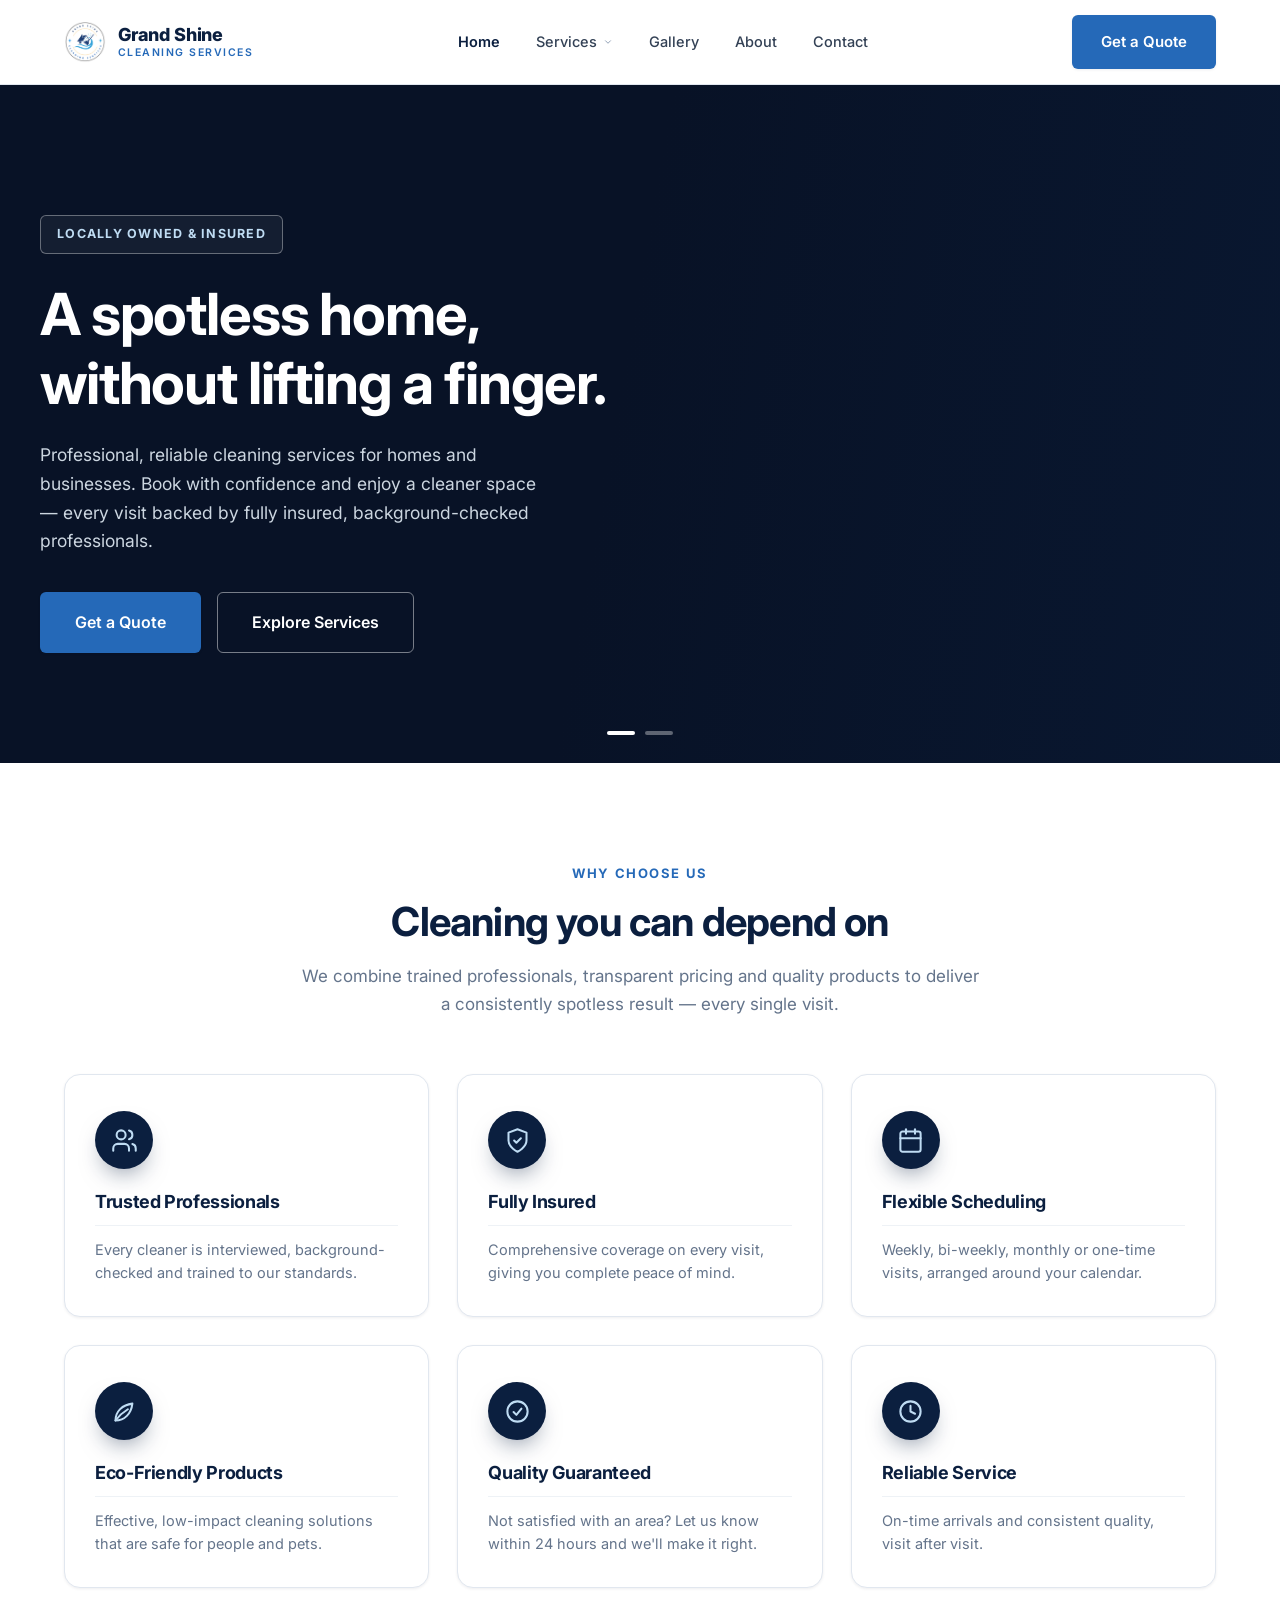
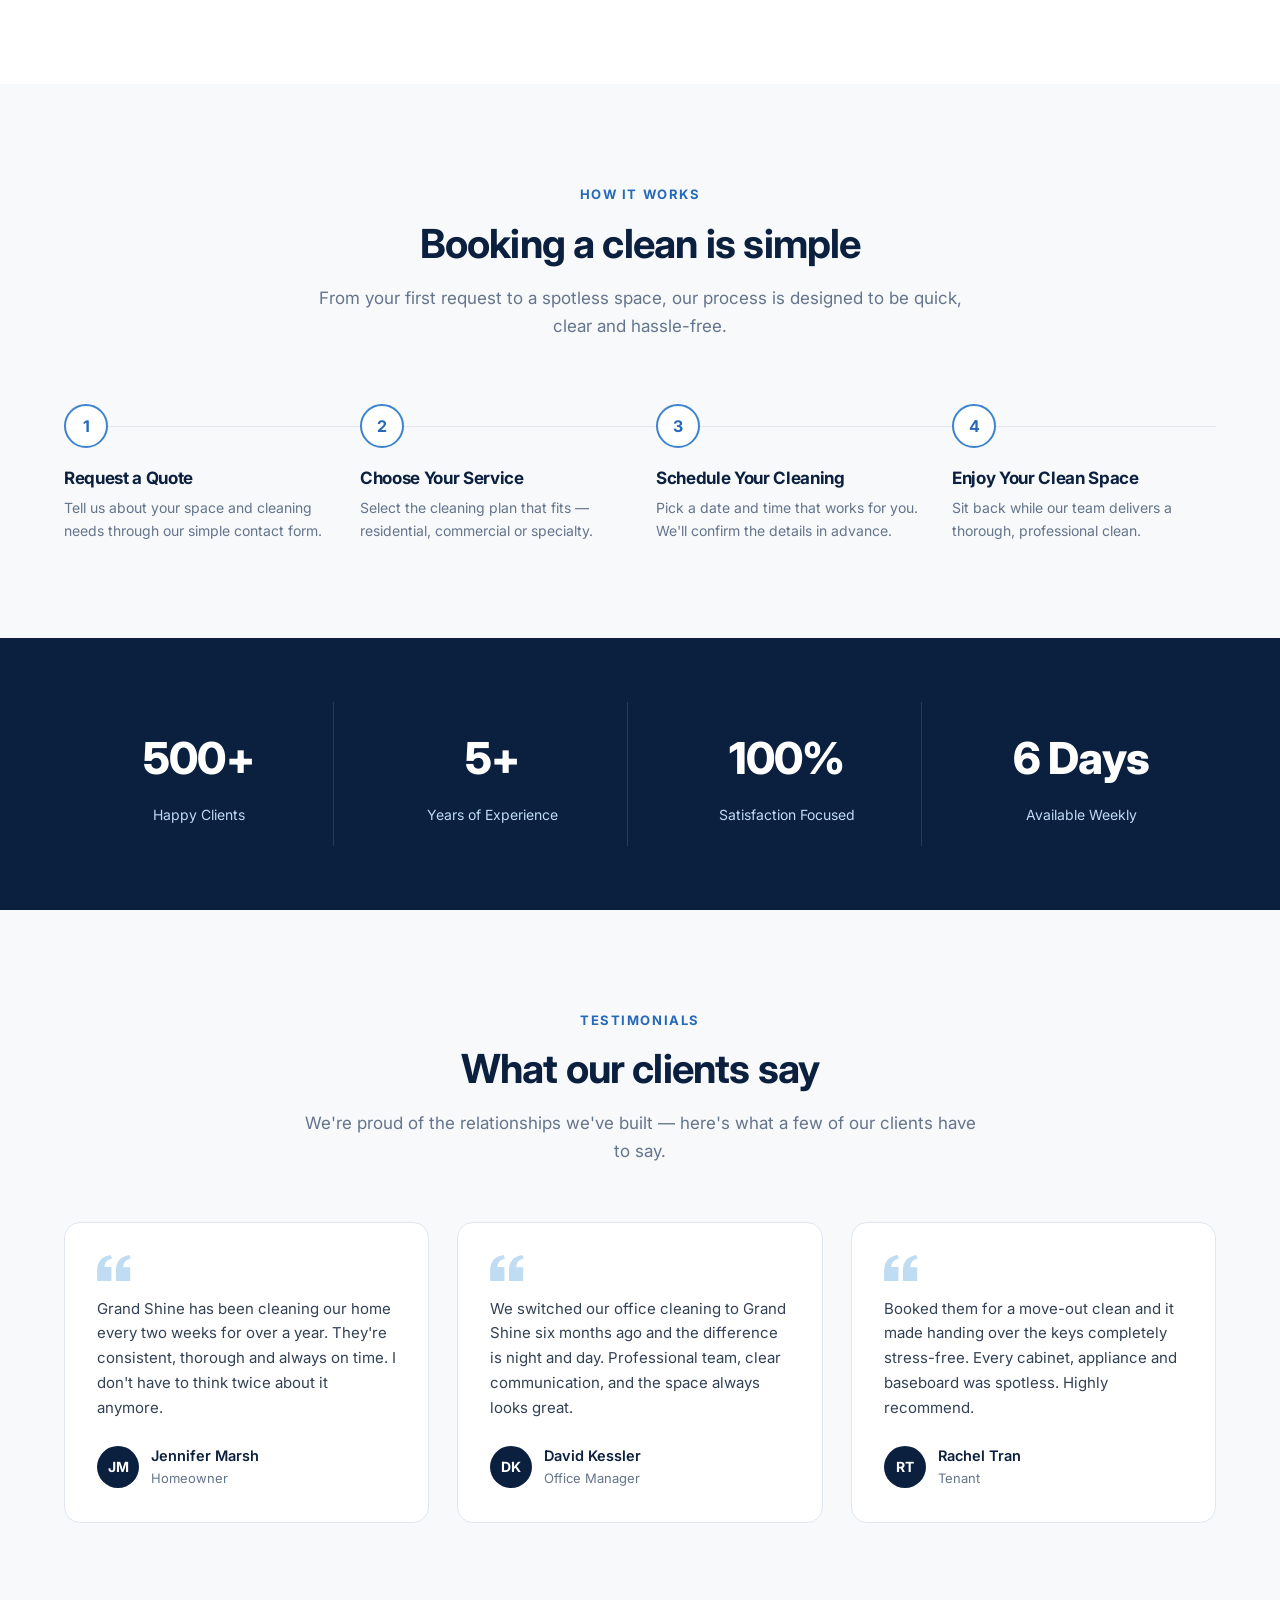
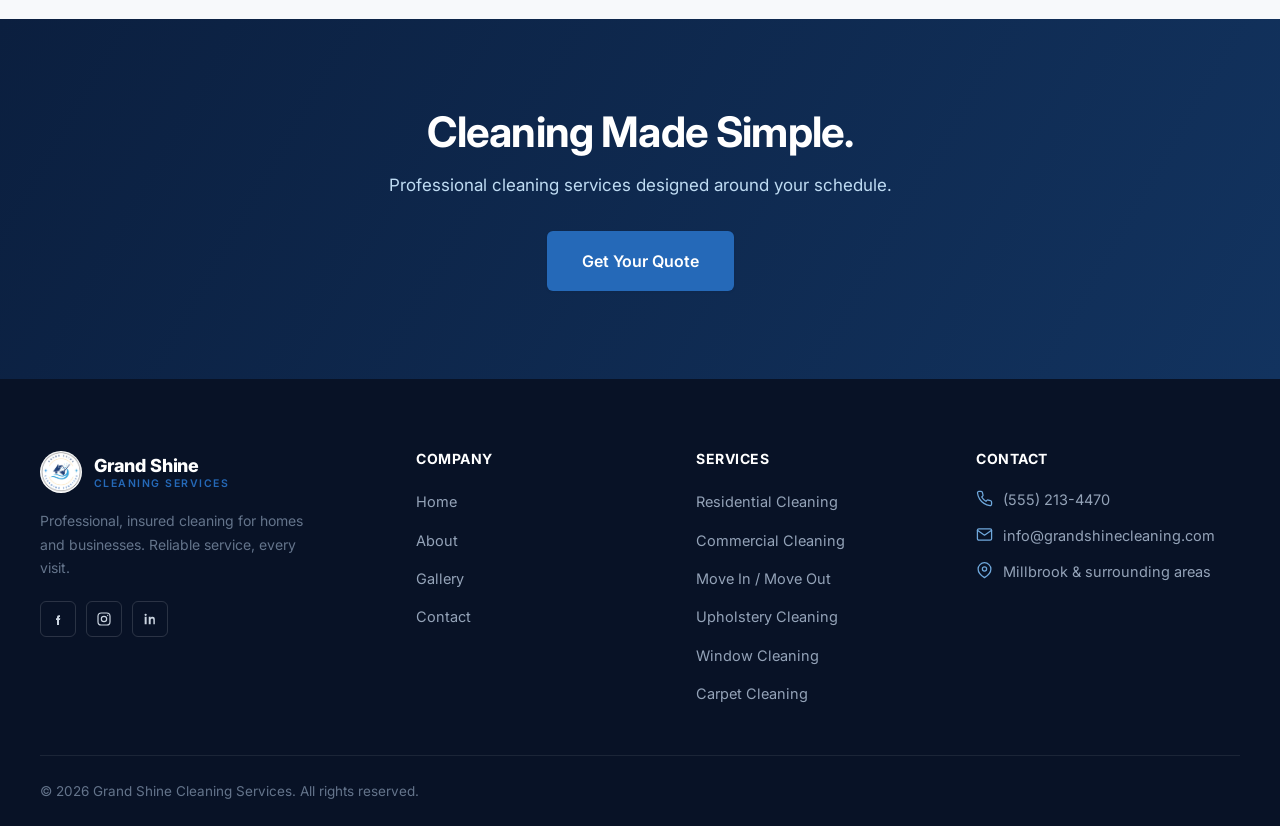
==== commit b4f872d5: "Add real business logo to header/footer and enable live gallery Replace the placeholder inline-SVG m" ====
--- a/index.html
+++ b/index.html
@@ -18,11 +18,7 @@
 <header class="site-header">
   <div class="container header-inner">
     <a href="index.html" class="brand">
-      <svg class="brand-mark" viewBox="0 0 42 42" fill="none">
-        <rect width="42" height="42" rx="10" fill="#0b1f3f"/>
-        <path d="M12 21.5L18 27L30 14" stroke="#ffffff" stroke-width="3" stroke-linecap="round" stroke-linejoin="round"/>
-        <circle cx="30" cy="14" r="2.2" fill="#6fa8dc"/>
-      </svg>
+      <img class="brand-mark" src="img/logo.avif" alt="Grand Shine Cleaning Services logo">
       <span class="brand-text">
         <span class="brand-name">Grand Shine</span>
         <span class="brand-sub">Cleaning Services</span>
@@ -259,11 +255,7 @@
   <div class="container footer-top">
     <div class="footer-brand">
       <a href="index.html" class="brand">
-        <svg class="brand-mark" viewBox="0 0 42 42" fill="none">
-          <rect width="42" height="42" rx="10" fill="#123563"/>
-          <path d="M12 21.5L18 27L30 14" stroke="#ffffff" stroke-width="3" stroke-linecap="round" stroke-linejoin="round"/>
-          <circle cx="30" cy="14" r="2.2" fill="#6fa8dc"/>
-        </svg>
+        <img class="brand-mark" src="img/logo.avif" alt="Grand Shine Cleaning Services logo">
         <span class="brand-text">
           <span class="brand-name">Grand Shine</span>
           <span class="brand-sub">Cleaning Services</span>
--- a/css/style.css
+++ b/css/style.css
@@ -165,7 +165,7 @@
 
 /* Brand */
 .brand { display: flex; align-items: center; gap: 12px; flex-shrink: 0; }
-.brand-mark { width: 42px; height: 42px; flex-shrink: 0; }
+.brand-mark { width: 42px; height: 42px; flex-shrink: 0; border-radius: 50%; object-fit: cover; }
 .brand-text { display: flex; flex-direction: column; line-height: 1.1; }
 .brand-name { font-weight: 800; font-size: 18px; color: var(--navy-900); letter-spacing: -0.01em; }
 .brand-sub { font-size: 10.5px; font-weight: 600; letter-spacing: 0.14em; color: var(--blue-600); text-transform: uppercase; margin-top: 2px; }
@@ -703,6 +703,106 @@
 .gallery-empty h2 { font-size: 26px; margin-bottom: 14px; }
 .gallery-empty p { font-size: 15.5px; color: var(--gray-500); margin-bottom: 28px; }
 
+/* ---------- Gallery page (loaded photos) ---------- */
+.gallery-loading {
+  display: flex;
+  flex-direction: column;
+  align-items: center;
+  gap: 16px;
+  padding: 64px 0;
+  color: var(--gray-500);
+  font-size: 15px;
+}
+.gallery-loading .spinner {
+  width: 34px; height: 34px;
+  border-radius: 50%;
+  border: 3px solid var(--gray-200);
+  border-top-color: var(--blue-600);
+  animation: gallery-spin 0.8s linear infinite;
+}
+@keyframes gallery-spin { to { transform: rotate(360deg); } }
+
+.gallery-grid {
+  display: grid;
+  grid-template-columns: repeat(3, 1fr);
+  gap: 20px;
+}
+@media (max-width: 900px) { .gallery-grid { grid-template-columns: repeat(2, 1fr); } }
+@media (max-width: 560px) { .gallery-grid { grid-template-columns: 1fr; } }
+
+.gallery-item {
+  position: relative;
+  aspect-ratio: 4 / 3;
+  border-radius: var(--radius-md);
+  overflow: hidden;
+  background: var(--gray-100);
+  border: 1px solid var(--gray-200);
+  cursor: pointer;
+  display: block;
+}
+.gallery-item img {
+  width: 100%; height: 100%;
+  object-fit: cover;
+  display: block;
+  transition: transform 0.4s ease;
+}
+.gallery-item:hover img { transform: scale(1.06); }
+.gallery-item::after {
+  content: "";
+  position: absolute; inset: 0;
+  background: linear-gradient(to top, rgba(8, 18, 38, 0.45), transparent 45%);
+  opacity: 0;
+  transition: opacity 0.25s ease;
+}
+.gallery-item:hover::after { opacity: 1; }
+
+/* ---------- Gallery lightbox ---------- */
+.lightbox {
+  position: fixed; inset: 0;
+  z-index: 200;
+  background: rgba(6, 12, 24, 0.92);
+  display: flex;
+  align-items: center;
+  justify-content: center;
+  padding: 60px 80px;
+}
+.lightbox[hidden] { display: none; }
+.lightbox-image {
+  max-width: 100%;
+  max-height: 100%;
+  border-radius: var(--radius-sm);
+  box-shadow: var(--shadow-lg);
+}
+.lightbox-caption {
+  position: absolute;
+  bottom: 22px; left: 0; right: 0;
+  text-align: center;
+  color: var(--blue-100);
+  font-size: 14px;
+}
+.lightbox-close,
+.lightbox-nav {
+  position: absolute;
+  background: rgba(255, 255, 255, 0.1);
+  border: 1px solid rgba(255, 255, 255, 0.2);
+  color: #fff;
+  border-radius: 50%;
+  width: 44px; height: 44px;
+  display: flex; align-items: center; justify-content: center;
+  cursor: pointer;
+  transition: background 0.2s ease;
+}
+.lightbox-close:hover, .lightbox-nav:hover { background: rgba(255, 255, 255, 0.22); }
+.lightbox-close svg, .lightbox-nav svg { width: 20px; height: 20px; }
+.lightbox-close { top: 20px; right: 20px; }
+.lightbox-prev { left: 20px; top: 50%; transform: translateY(-50%); }
+.lightbox-next { right: 20px; top: 50%; transform: translateY(-50%); }
+@media (max-width: 640px) {
+  .lightbox { padding: 90px 16px; }
+  .lightbox-prev { left: 8px; }
+  .lightbox-next { right: 8px; }
+}
+
 /* ---------- Contact page ---------- */
 .contact-layout {
   display: grid;
@@ -779,6 +879,21 @@
 .form-success strong { display: block; color: var(--navy-900); font-size: 15px; margin-bottom: 3px; }
 .form-success p { font-size: 13.5px; color: var(--gray-600); }
 
+.form-error {
+  display: none;
+  align-items: flex-start;
+  gap: 14px;
+  background: #fdecec;
+  border: 1px solid #f5c2c2;
+  border-radius: var(--radius-md);
+  padding: 20px 22px;
+  margin-bottom: 24px;
+}
+.form-error.show { display: flex; }
+.form-error .icon { width: 24px; height: 24px; color: #c0392b; flex-shrink: 0; }
+.form-error strong { display: block; color: #7a1f1f; font-size: 15px; margin-bottom: 3px; }
+.form-error p { font-size: 13.5px; color: #8a3a3a; }
+
 .map-embed {
   margin-top: 28px;
   border-radius: var(--radius-lg);
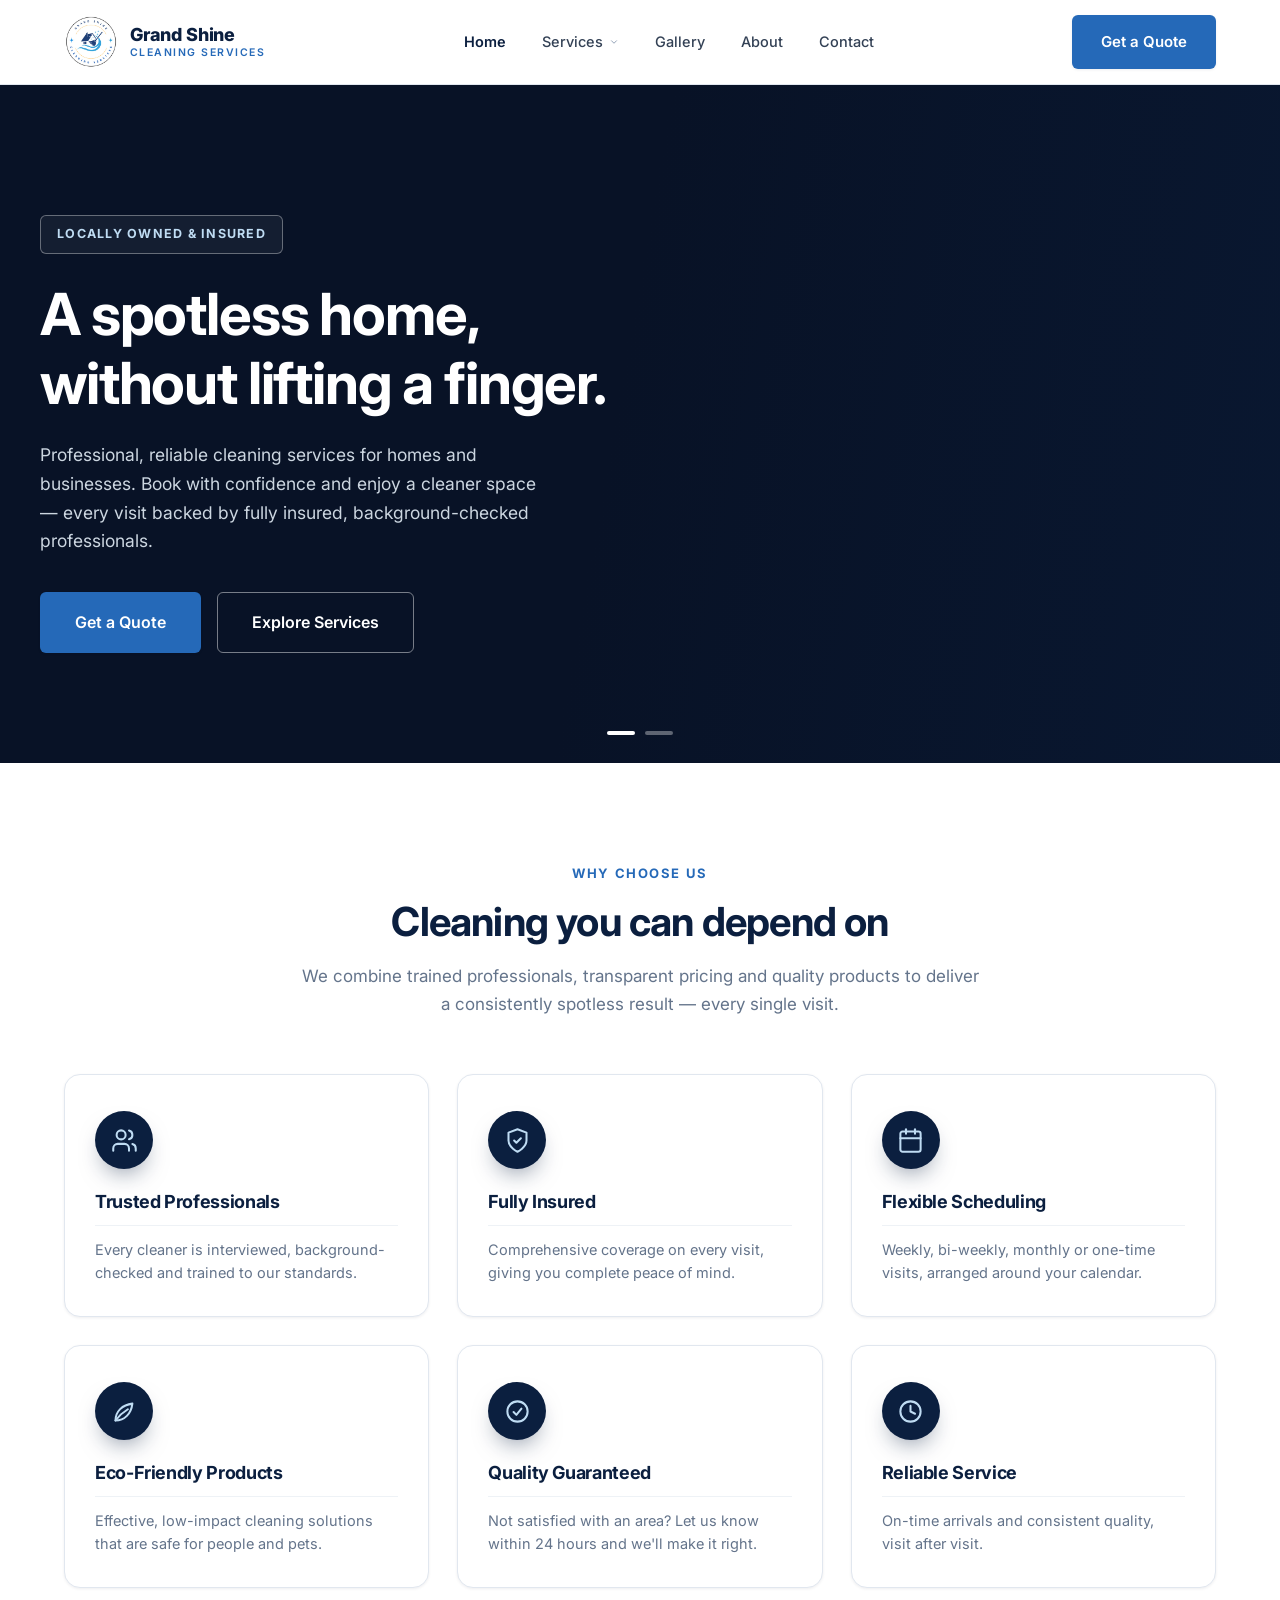
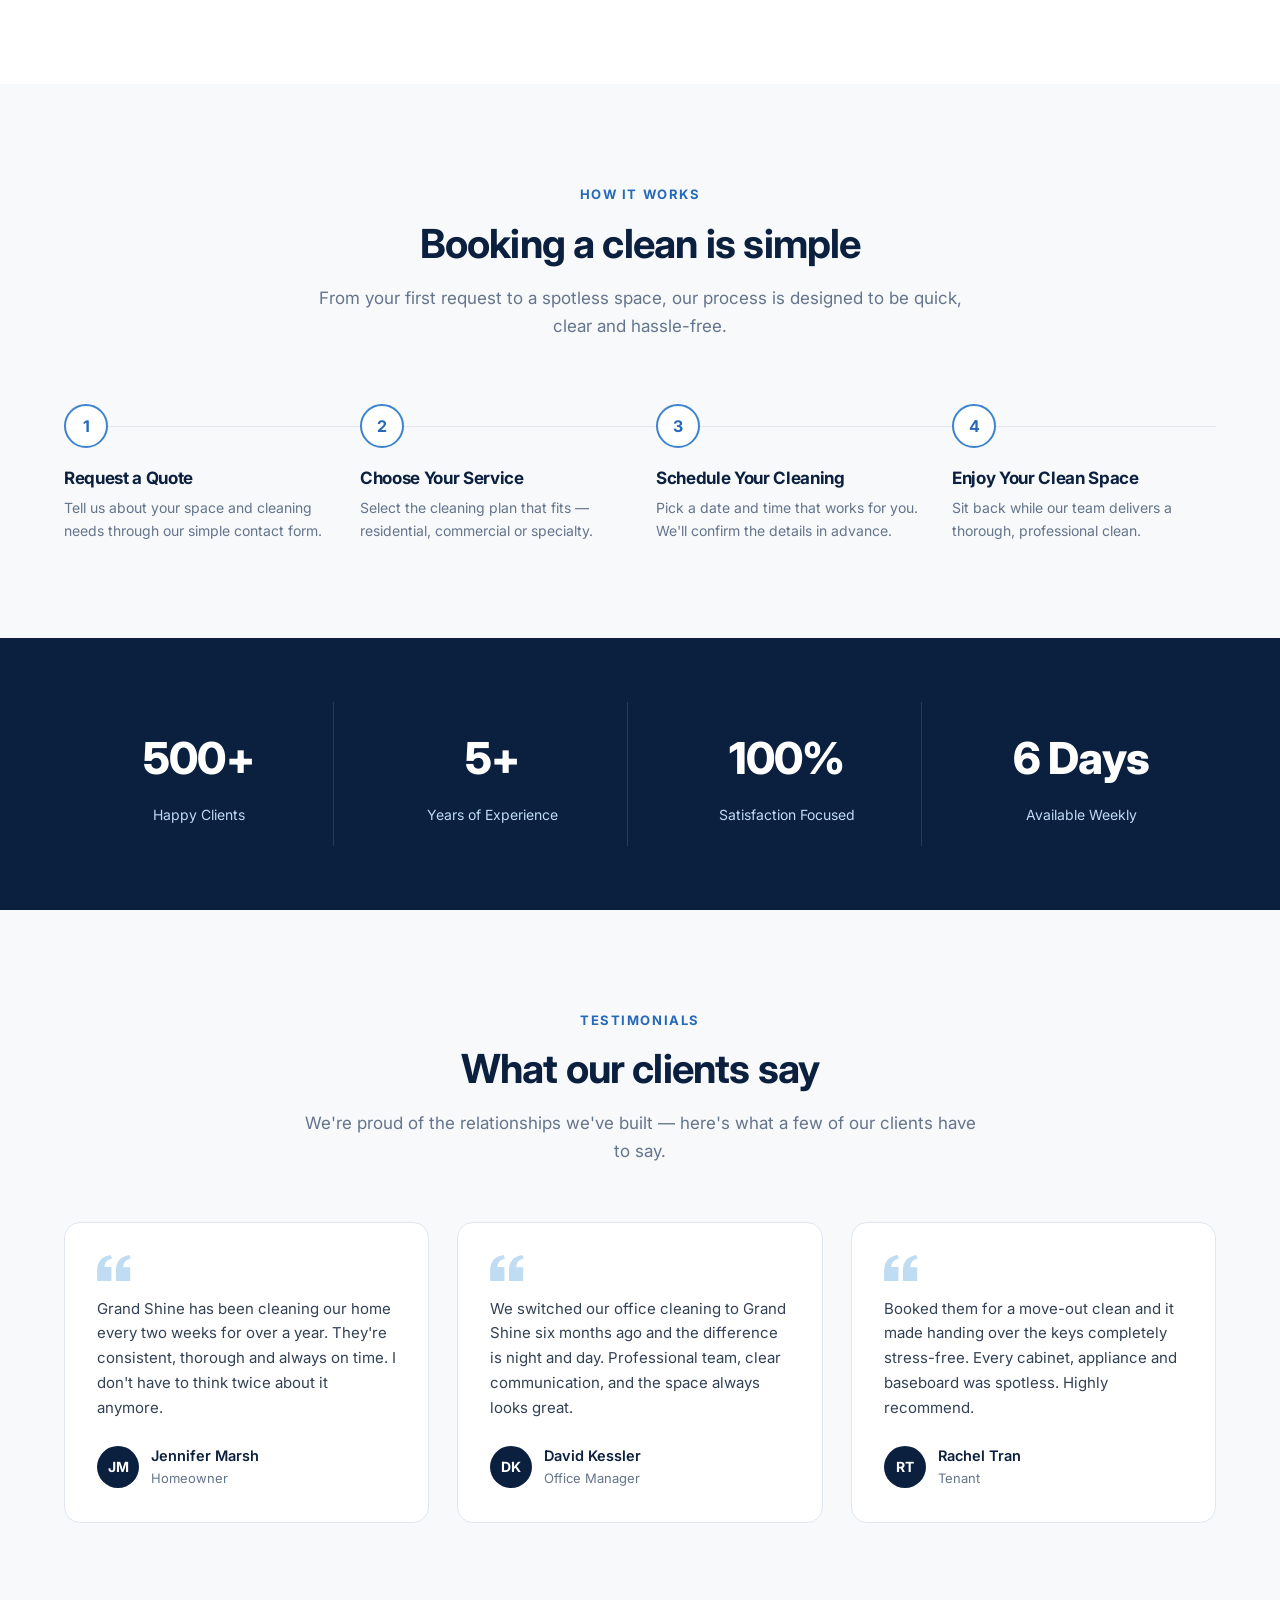
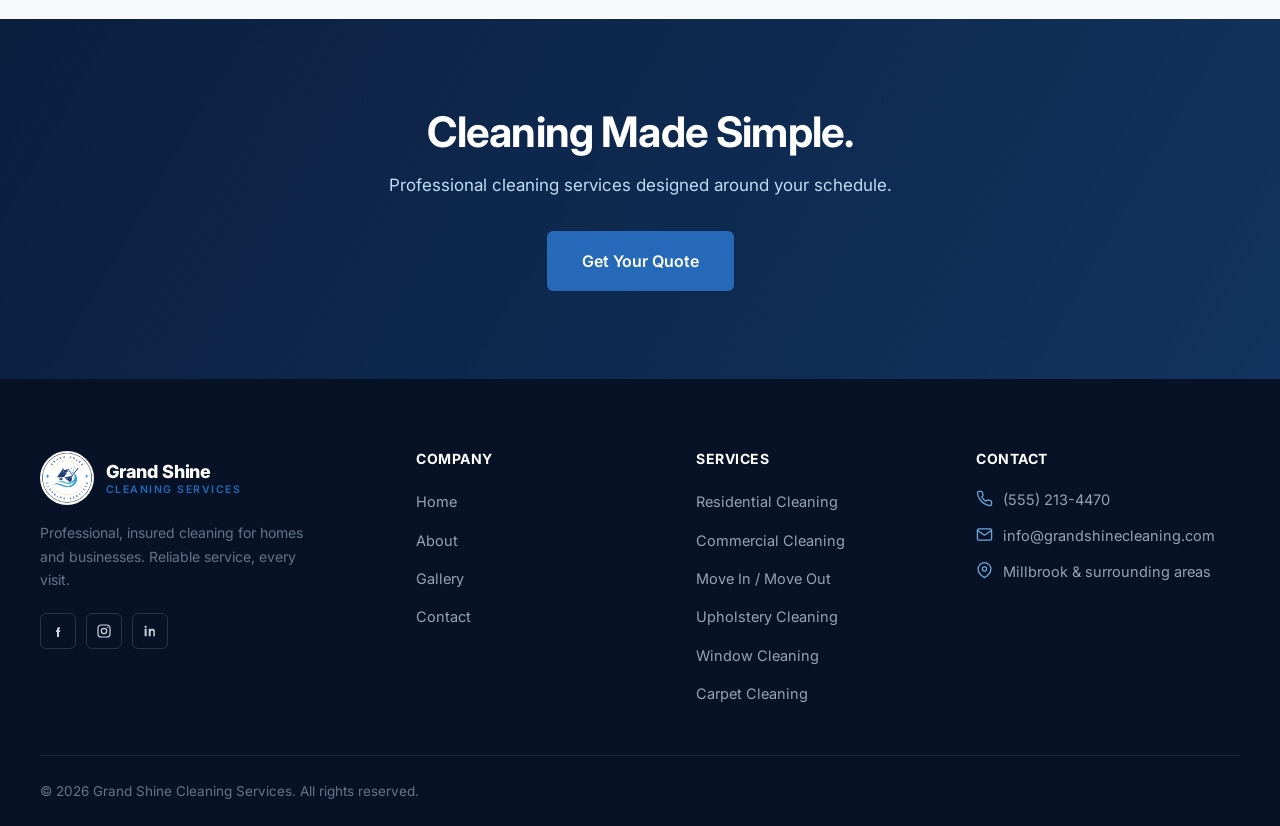
==== commit 91e73b25: "Add in-page quote popup to Services, lock past dates, update hero video - "Learn more" on each servi" ====
--- a/index.html
+++ b/index.html
@@ -6,7 +6,7 @@
 <script>document.documentElement.classList.add('js');</script>
 <title>Grand Shine Cleaning | Professional Home &amp; Office Cleaning</title>
 <meta name="description" content="Grand Shine Cleaning provides professional, insured residential and commercial cleaning services. Reliable, detail-driven and eco-conscious. Get a free quote today.">
-<link rel="icon" href="data:image/svg+xml,%3Csvg xmlns='http://www.w3.org/2000/svg' viewBox='0 0 42 42'%3E%3Crect width='42' height='42' rx='10' fill='%230b1f3f'/%3E%3Cpath d='M12 21.5L18 27L30 14' stroke='white' stroke-width='3' stroke-linecap='round' stroke-linejoin='round' fill='none'/%3E%3Ccircle cx='30' cy='14' r='2.2' fill='%236fa8dc'/%3E%3C/svg%3E">
+<link rel="icon" type="image/avif" href="img/logo.avif">
 <link rel="preconnect" href="https://fonts.googleapis.com">
 <link rel="preconnect" href="https://fonts.gstatic.com" crossorigin>
 <link href="https://fonts.googleapis.com/css2?family=Inter:wght@400;500;600;700;800&display=swap" rel="stylesheet">
@@ -60,8 +60,8 @@
 <!-- ============ HERO ============ -->
 <section class="hero">
   <div class="hero-video-bg" id="hero-video-bg">
-    <video class="hero-video active" src="videos/hero-1.mp4" muted playsinline autoplay preload="auto"></video>
-    <video class="hero-video" src="videos/hero-2.mp4" muted playsinline preload="metadata"></video>
+    <video class="hero-video active" src="videos/hero-2.mp4" muted playsinline autoplay preload="auto"></video>
+    <video class="hero-video" src="videos/hero-3.mp4" muted playsinline preload="metadata"></video>
   </div>
   <div class="hero-overlay"></div>
   <div class="container hero-inner">
--- a/css/style.css
+++ b/css/style.css
@@ -165,7 +165,7 @@
 
 /* Brand */
 .brand { display: flex; align-items: center; gap: 12px; flex-shrink: 0; }
-.brand-mark { width: 42px; height: 42px; flex-shrink: 0; border-radius: 50%; object-fit: cover; }
+.brand-mark { width: 54px; height: 54px; flex-shrink: 0; border-radius: 50%; object-fit: cover; }
 .brand-text { display: flex; flex-direction: column; line-height: 1.1; }
 .brand-name { font-weight: 800; font-size: 18px; color: var(--navy-900); letter-spacing: -0.01em; }
 .brand-sub { font-size: 10.5px; font-weight: 600; letter-spacing: 0.14em; color: var(--blue-600); text-transform: uppercase; margin-top: 2px; }
@@ -505,6 +505,8 @@
   display: inline-flex; align-items: center; gap: 6px;
   font-size: 14px; font-weight: 600; color: var(--blue-600);
   padding-top: 16px; border-top: 1px solid var(--gray-100);
+  background: none; border-left: none; border-right: none; border-bottom: none;
+  width: 100%; text-align: left; cursor: pointer;
 }
 .service-link svg { width: 14px; height: 14px; transition: transform 0.2s ease; }
 .service-card:hover .service-link svg { transform: translateX(3px); }
@@ -909,6 +911,76 @@
   .form-row { grid-template-columns: 1fr; gap: 0; }
 }
 
+/* ---------- Service details + quote modal ---------- */
+body.modal-open { overflow: hidden; }
+.service-modal {
+  position: fixed;
+  inset: 0;
+  z-index: 1100;
+  display: none;
+}
+.service-modal.open { display: block; }
+.service-modal-overlay {
+  position: absolute;
+  inset: 0;
+  background: rgba(8, 18, 38, 0.6);
+}
+.service-modal-panel {
+  position: relative;
+  z-index: 1;
+  background: var(--white);
+  width: min(1080px, 94vw);
+  max-height: 90vh;
+  margin: 5vh auto;
+  border-radius: var(--radius-lg);
+  overflow-y: auto;
+  padding: 44px;
+  box-shadow: var(--shadow-lg);
+}
+.service-modal-close {
+  position: absolute;
+  top: 18px; right: 20px;
+  width: 36px; height: 36px;
+  display: flex; align-items: center; justify-content: center;
+  background: var(--gray-100);
+  border: none;
+  border-radius: 50%;
+  color: var(--gray-600);
+  transition: background 0.2s ease, color 0.2s ease;
+}
+.service-modal-close:hover { background: var(--gray-200); color: var(--navy-900); }
+.service-modal-close svg { width: 18px; height: 18px; }
+.service-modal-grid {
+  display: grid;
+  grid-template-columns: 1fr 380px;
+  gap: 44px;
+  align-items: start;
+}
+.service-modal-image {
+  border-radius: var(--radius-md);
+  overflow: hidden;
+  margin-bottom: 24px;
+  aspect-ratio: 16 / 9;
+  background: var(--gray-100);
+}
+.service-modal-image img { width: 100%; height: 100%; object-fit: cover; }
+.service-modal-info h3 { font-size: 26px; margin: 16px 0 12px; }
+.service-modal-info > p { font-size: 15.5px; color: var(--gray-500); line-height: 1.7; margin-bottom: 24px; }
+.service-modal-included-title { font-weight: 700; font-size: 14px; color: var(--navy-900); margin-bottom: 12px; }
+.service-modal-form .form-card { padding: 32px; }
+.service-modal-form-title {
+  font-size: 18px;
+  text-align: center;
+  margin-bottom: 24px;
+  text-transform: uppercase;
+  letter-spacing: 0.03em;
+  color: var(--navy-900);
+}
+@media (max-width: 900px) {
+  .service-modal-panel { padding: 28px 20px; margin: 3vh auto; }
+  .service-modal-grid { grid-template-columns: 1fr; gap: 32px; }
+}
+
 /* ---------- Reveal-on-scroll ----------
    Content stays fully visible at all times (no JS dependency for
    basic visibility). A very subtle upward settle plays once when an
